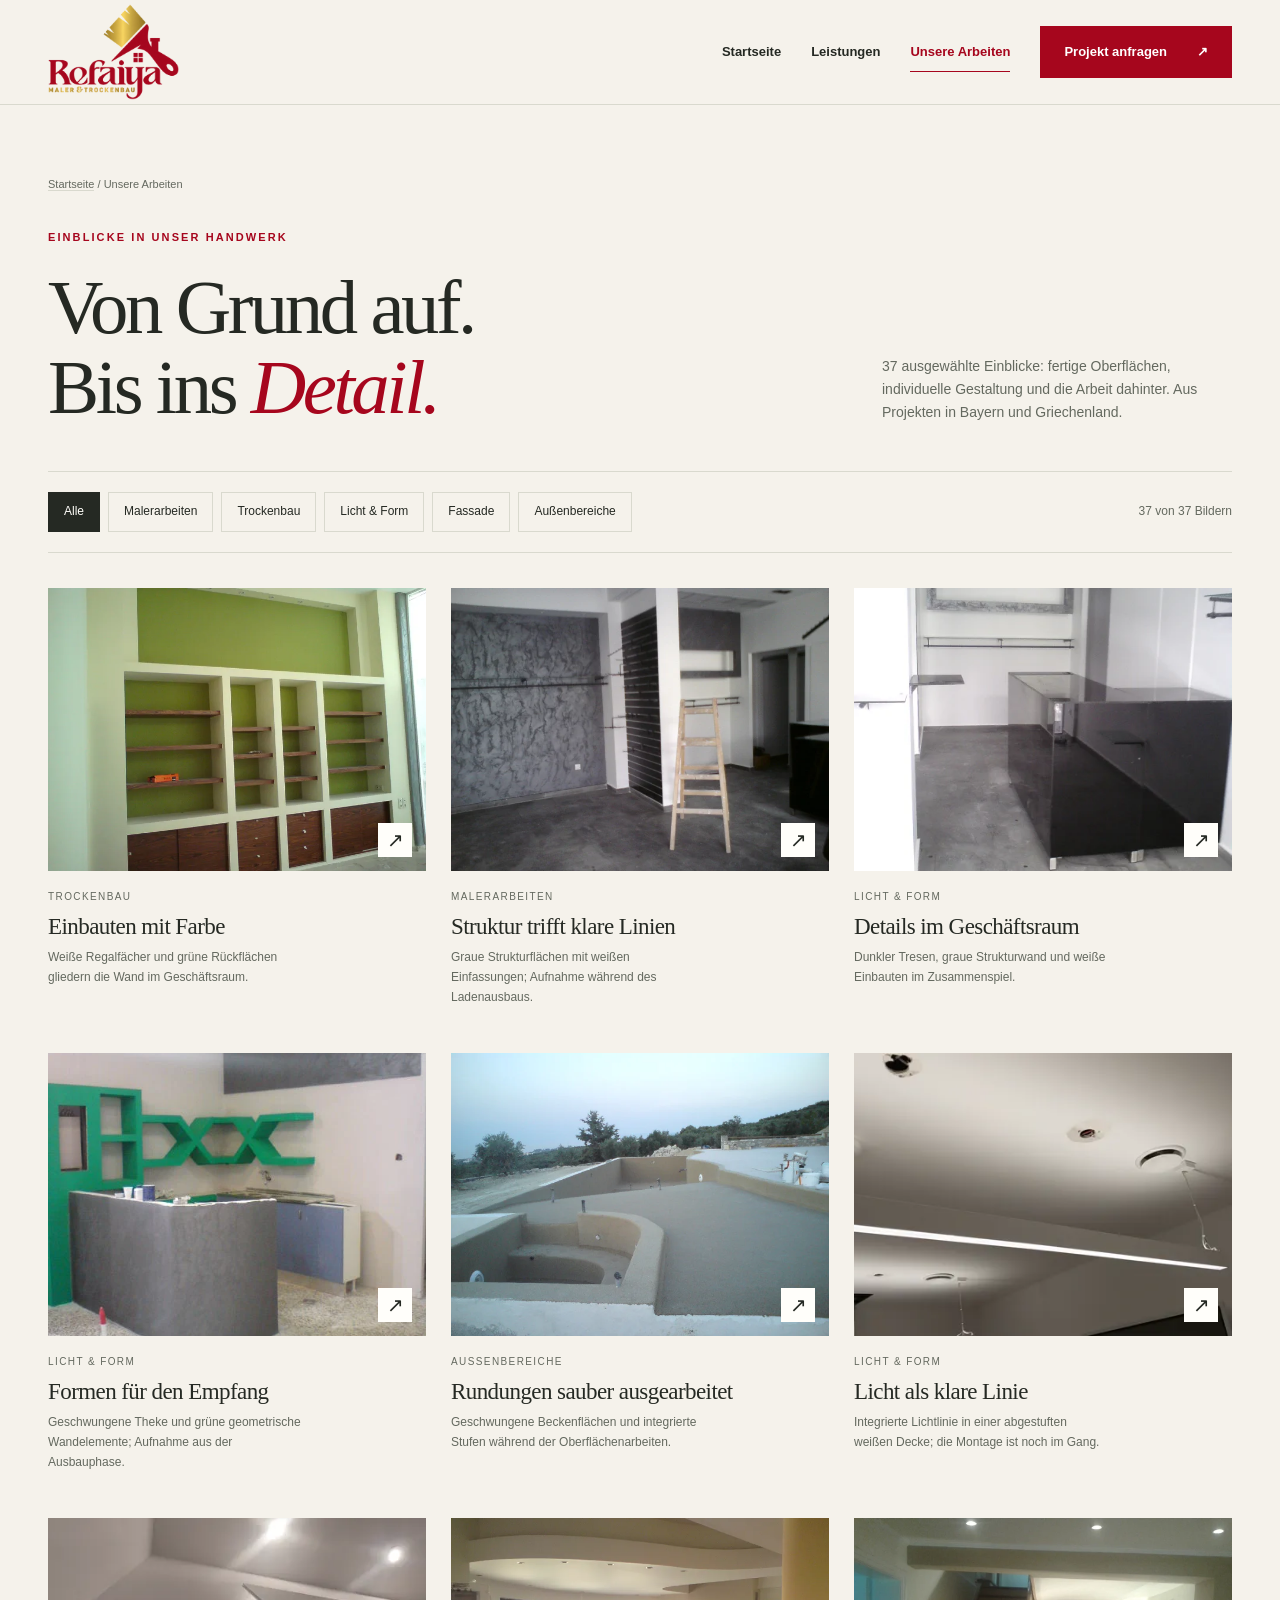
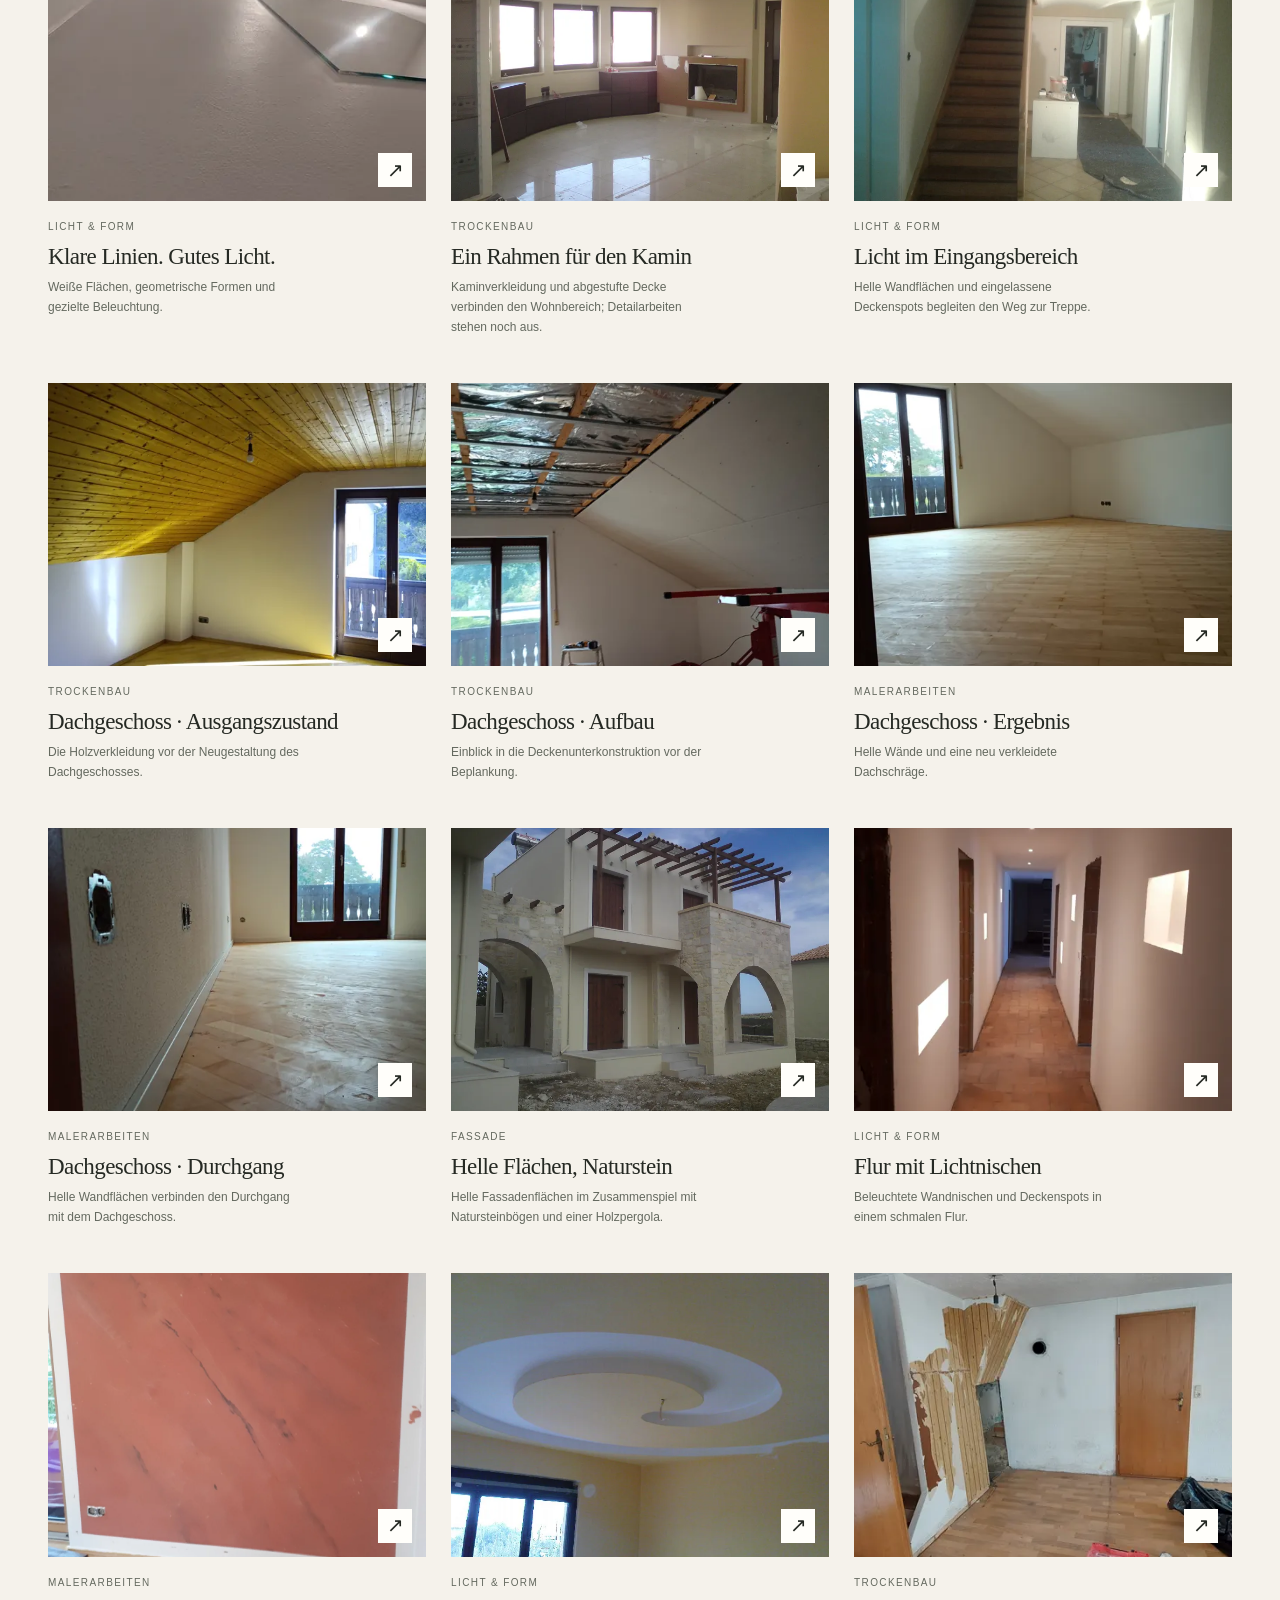
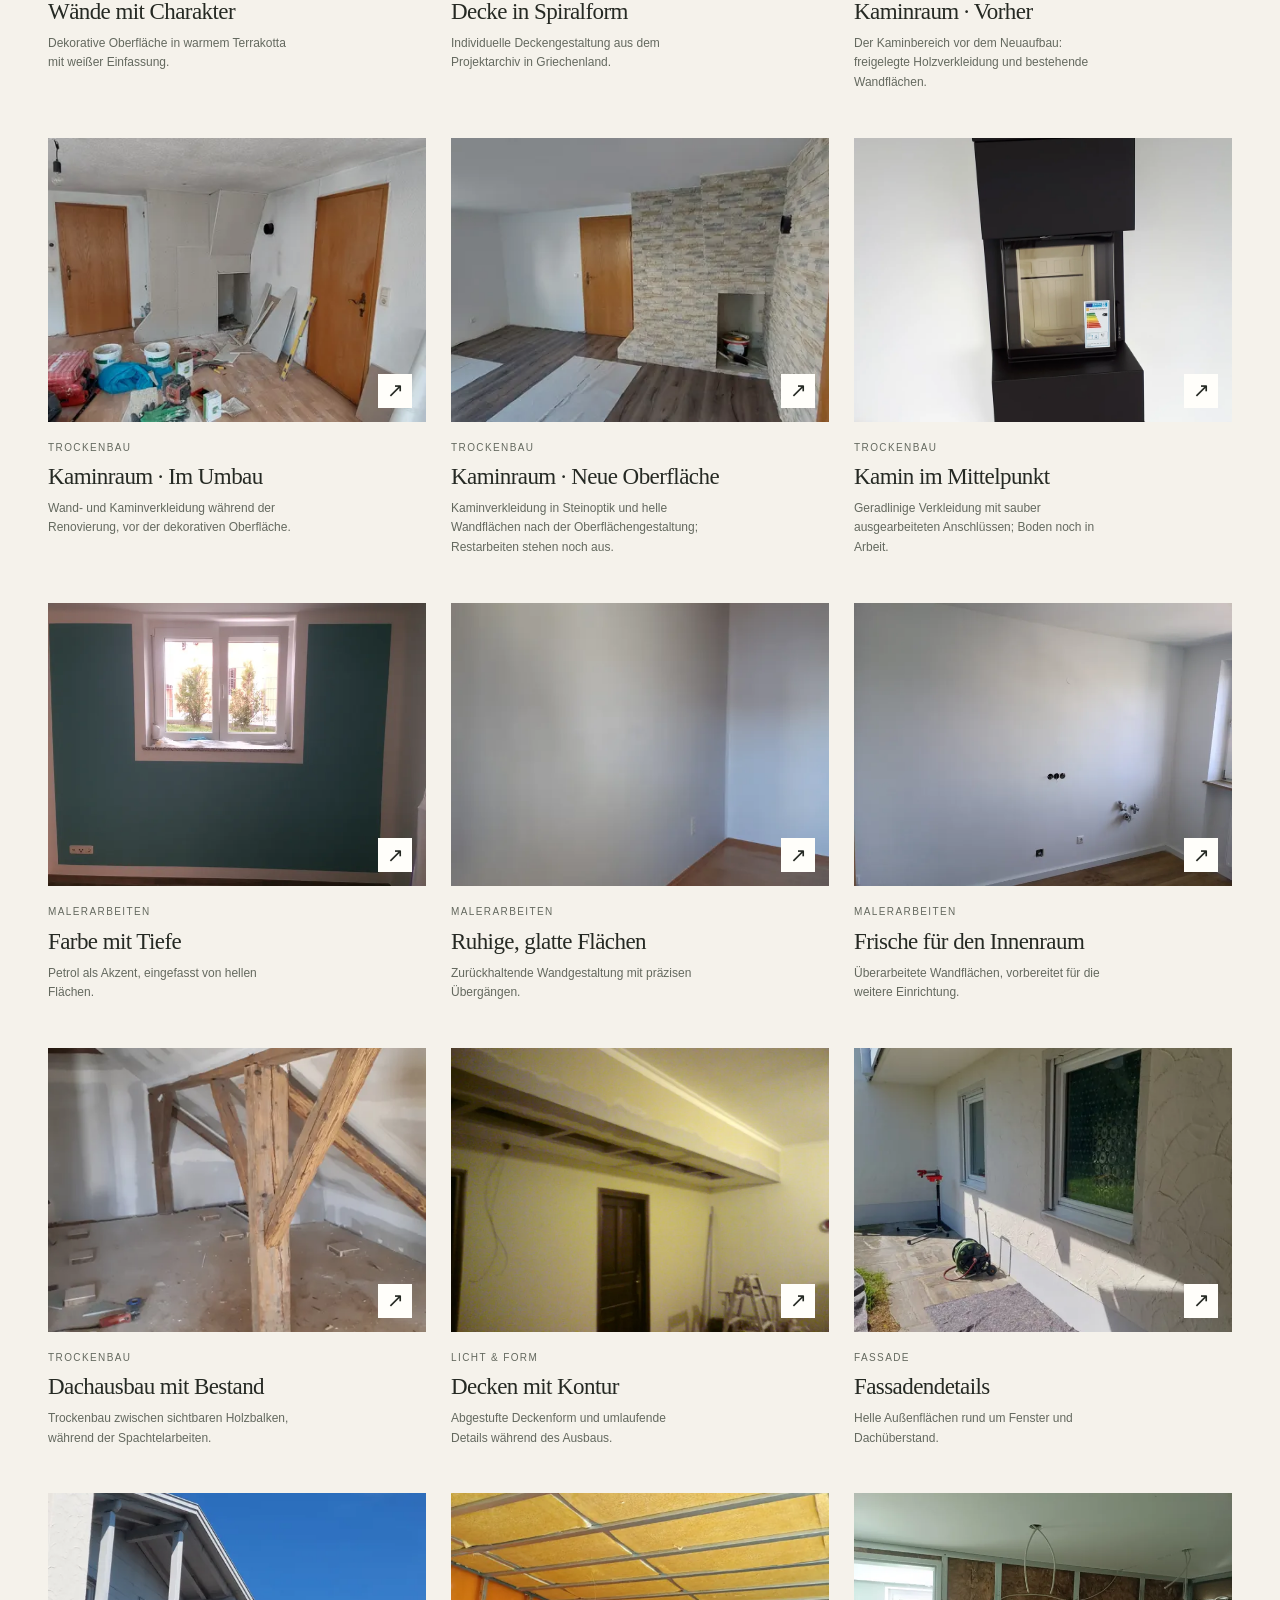
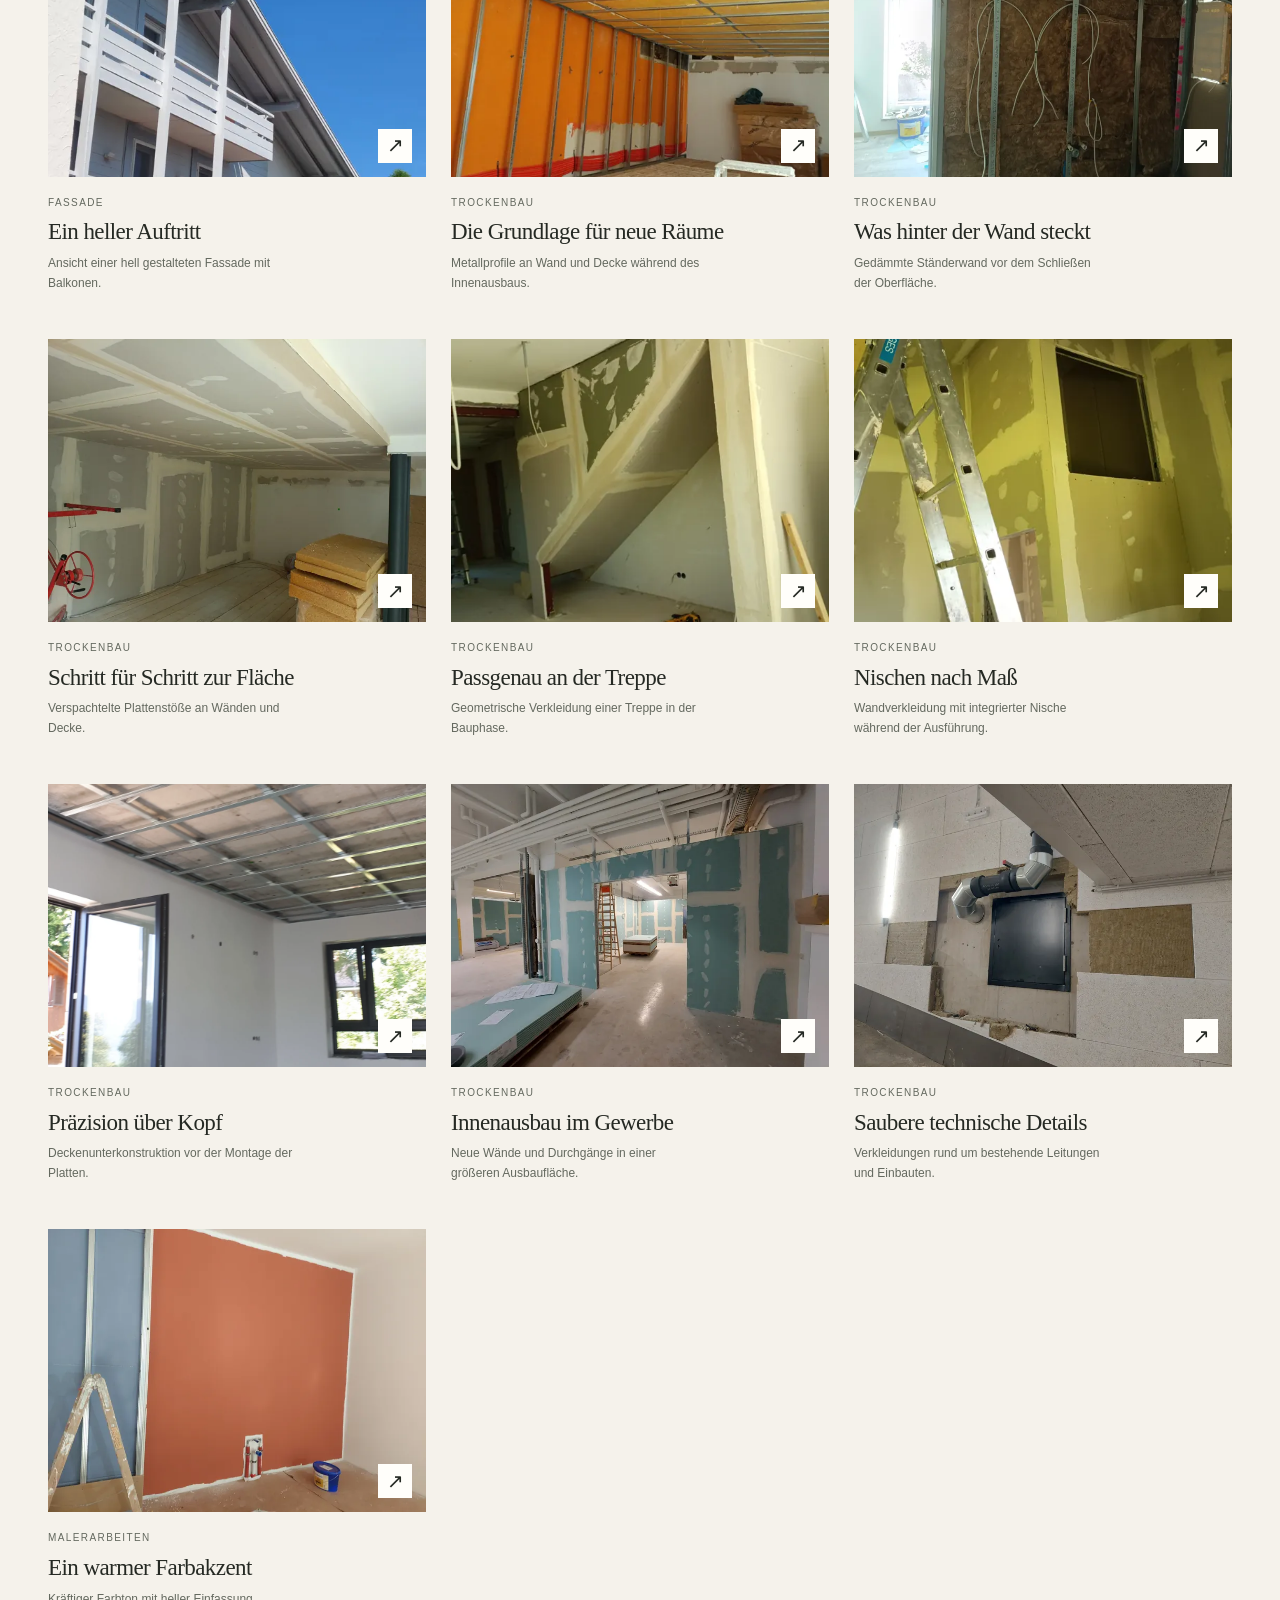
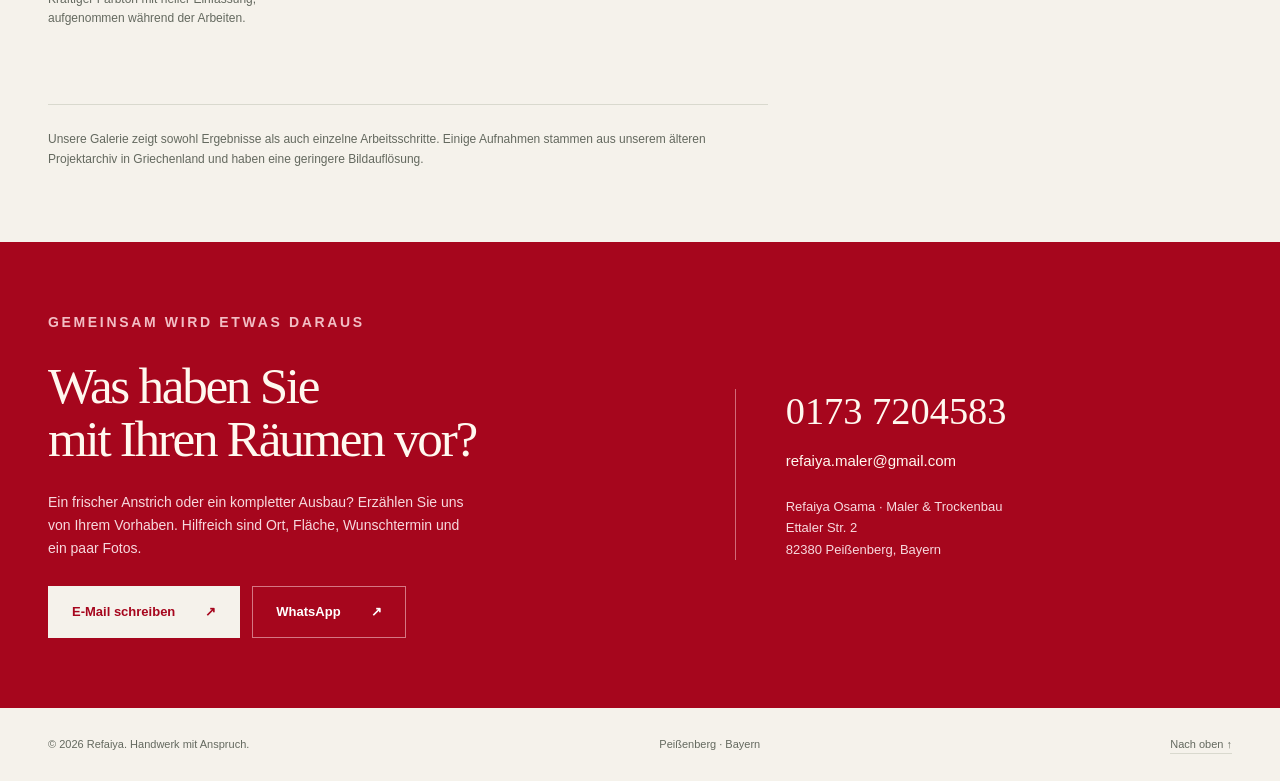
==== galerie.html @ c37935c1 "gitignore update" ====
<!doctype html>
<html lang="de">
  <head>
    <meta charset="utf-8">
    <meta name="viewport" content="width=device-width, initial-scale=1">
    <meta name="theme-color" content="#a6061d">
    <title>Projektgalerie | Refaiya Maler & Trockenbau</title>
    <meta name="description" content="37 Einblicke in Malerarbeiten, dekorative Wände, Trockenbau, Lichtgestaltung und Fassaden. Entdecken Sie die Arbeiten von Refaiya.">
    <link rel="canonical" href="https://refaiyamaler.de/galerie.html">
    <link rel="icon" href="assets/refaiya-favicon.ico" sizes="any">
    <meta property="og:title" content="Projektgalerie | Refaiya Maler & Trockenbau">
    <meta property="og:description" content="37 Einblicke in Malerarbeiten, dekorative Wände, Trockenbau, Lichtgestaltung und Fassaden. Entdecken Sie die Arbeiten von Refaiya.">
    <meta property="og:type" content="website">
    <meta property="og:locale" content="de_DE">
    <meta property="og:url" content="https://refaiyamaler.de/galerie.html">
    <meta property="og:image" content="https://refaiyamaler.de/assets/projects/lichtnischen-flur-large.webp">
    <link rel="stylesheet" href="assets/site.css?v=8">
    <script src="assets/site.js?v=4" defer>
    </script>
  </head>
  <body id="top">
    <a class="skip" href="#main">Zum Inhalt springen</a>
    <header class="site-header">
      <div class="wrap header-inner">
        <a class="brand" href="index.html" aria-label="Refaiya – Startseite">
          <img class="brand-logo" src="assets/download.png" width="1464" height="1075" alt="Refaiya – Maler & Trockenbau">
        </a>
        <button class="menu-toggle" type="button" aria-controls="navigation" aria-expanded="false">Menü +</button>
        <nav class="nav" id="navigation" aria-label="Hauptnavigation">
          <a class="home-nav" href="index.html" >Startseite</a>
          <a href="index.html#leistungen">Leistungen</a>
          <a href="galerie.html" aria-current="page">Unsere Arbeiten</a>
          <a class="button" href="index.html#kontakt">Projekt anfragen <span aria-hidden="true">↗</span>
          </a>
        </nav>
      </div>
    </header>
    <main id="main">
      <div class="wrap">
        <section class="gallery-intro" aria-labelledby="gallery-heading">
          <p class="breadcrumb">
            <a href="index.html">Startseite</a> <span aria-hidden="true">/</span> Unsere Arbeiten</p>
          <p class="eyebrow">Einblicke in unser Handwerk</p>
          <div class="gallery-title">
            <h1 id="gallery-heading">Von Grund auf.<br>Bis ins <em>Detail.</em>
            </h1>
            <p>37 ausgewählte Einblicke: fertige Oberflächen, individuelle Gestaltung und die Arbeit dahinter. Aus Projekten in Bayern und Griechenland.</p>
          </div>
        </section>
        <div class="gallery-toolbar">
          <div class="filters" role="group" aria-label="Bilder nach Leistung filtern" hidden>
            <button type="button" data-filter="Alle" aria-pressed="true" aria-controls="gallery-grid">Alle</button>
            <button type="button" data-filter="Malerarbeiten" aria-pressed="false" aria-controls="gallery-grid">Malerarbeiten</button>
            <button type="button" data-filter="Trockenbau" aria-pressed="false" aria-controls="gallery-grid">Trockenbau</button>
            <button type="button" data-filter="Licht &amp; Form" aria-pressed="false" aria-controls="gallery-grid">Licht &amp; Form</button>
            <button type="button" data-filter="Fassade" aria-pressed="false" aria-controls="gallery-grid">Fassade</button>
            <button type="button" data-filter="Außenbereiche" aria-pressed="false" aria-controls="gallery-grid">Außenbereiche</button>
          </div>
          <span class="gallery-count" role="status" aria-live="polite">37 von 37 Bildern</span>
        </div>
        <p class="no-js-note">Wählen Sie ein Foto aus, um es in voller Größe zu öffnen.</p>
        <div class="gallery-grid" id="gallery-grid">
            <figure class="project" data-category="Trockenbau">
              <a class="image-link" href="assets/projects/regalwand-gruen-large.webp" data-lightbox data-title="Einbauten mit Farbe" data-description="Weiße Regalfächer und grüne Rückflächen gliedern die Wand im Geschäftsraum." aria-label="Einbauten mit Farbe – Bild vergrößern">
                <img src="assets/projects/regalwand-gruen-small.webp" srcset="assets/projects/regalwand-gruen-small.webp 720w, assets/projects/regalwand-gruen-large.webp 1800w" sizes="(max-width: 760px) 100vw, (max-width: 980px) 50vw, 33vw" width="1800" height="1350" alt="Weiße eingebaute Regalwand mit grünen Rückflächen und dunklen Unterschränken" loading="lazy" decoding="async">
                <span class="zoom-mark" aria-hidden="true">↗</span>
              </a>
              <figcaption>
                <p class="category">Trockenbau</p>
                <h3>Einbauten mit Farbe</h3>
                <p class="description">Weiße Regalfächer und grüne Rückflächen gliedern die Wand im Geschäftsraum.</p>
              </figcaption>
            </figure>
            <figure class="project" data-category="Malerarbeiten">
              <a class="image-link" href="assets/projects/strukturwand-geschaeft-large.webp" data-lightbox data-title="Struktur trifft klare Linien" data-description="Graue Strukturflächen mit weißen Einfassungen; Aufnahme während des Ladenausbaus." aria-label="Struktur trifft klare Linien – Bild vergrößern">
                <img src="assets/projects/strukturwand-geschaeft-small.webp" srcset="assets/projects/strukturwand-geschaeft-large.webp 640w" sizes="(max-width: 760px) 100vw, (max-width: 980px) 50vw, 33vw" width="640" height="480" alt="Graue strukturierte Wandfelder zwischen weißen Stützen, davor eine Leiter" loading="lazy" decoding="async">
                <span class="zoom-mark" aria-hidden="true">↗</span>
              </a>
              <figcaption>
                <p class="category">Malerarbeiten</p>
                <h3>Struktur trifft klare Linien</h3>
                <p class="description">Graue Strukturflächen mit weißen Einfassungen; Aufnahme während des Ladenausbaus.</p>
              </figcaption>
            </figure>
            <figure class="project" data-category="Licht &amp; Form">
              <a class="image-link" href="assets/projects/ladenausbau-large.webp" data-lightbox data-title="Details im Geschäftsraum" data-description="Dunkler Tresen, graue Strukturwand und weiße Einbauten im Zusammenspiel." aria-label="Details im Geschäftsraum – Bild vergrößern">
                <img src="assets/projects/ladenausbau-small.webp" srcset="assets/projects/ladenausbau-large.webp 480w" sizes="(max-width: 760px) 100vw, (max-width: 980px) 50vw, 33vw" width="480" height="640" alt="Geschäftsraum mit schwarzem Tresen, grauer Strukturwand und weißen Einbauten" loading="lazy" decoding="async">
                <span class="zoom-mark" aria-hidden="true">↗</span>
              </a>
              <figcaption>
                <p class="category">Licht &amp; Form</p>
                <h3>Details im Geschäftsraum</h3>
                <p class="description">Dunkler Tresen, graue Strukturwand und weiße Einbauten im Zusammenspiel.</p>
              </figcaption>
            </figure>
            <figure class="project" data-category="Licht &amp; Form">
              <a class="image-link" href="assets/projects/theke-formgestaltung-large.webp" data-lightbox data-title="Formen für den Empfang" data-description="Geschwungene Theke und grüne geometrische Wandelemente; Aufnahme aus der Ausbauphase." aria-label="Formen für den Empfang – Bild vergrößern">
                <img src="assets/projects/theke-formgestaltung-small.webp" srcset="assets/projects/theke-formgestaltung-large.webp 480w" sizes="(max-width: 760px) 100vw, (max-width: 980px) 50vw, 33vw" width="480" height="640" alt="Graue runde Theke vor grünen geometrischen Wandregalen und einer Decke mit Spots" loading="lazy" decoding="async">
                <span class="zoom-mark" aria-hidden="true">↗</span>
              </a>
              <figcaption>
                <p class="category">Licht &amp; Form</p>
                <h3>Formen für den Empfang</h3>
                <p class="description">Geschwungene Theke und grüne geometrische Wandelemente; Aufnahme aus der Ausbauphase.</p>
              </figcaption>
            </figure>
            <figure class="project" data-category="Außenbereiche">
              <a class="image-link" href="assets/projects/pool-oberflaeche-large.webp" data-lightbox data-title="Rundungen sauber ausgearbeitet" data-description="Geschwungene Beckenflächen und integrierte Stufen während der Oberflächenarbeiten." aria-label="Rundungen sauber ausgearbeitet – Bild vergrößern">
                <img src="assets/projects/pool-oberflaeche-small.webp" srcset="assets/projects/pool-oberflaeche-large.webp 640w" sizes="(max-width: 760px) 100vw, (max-width: 980px) 50vw, 33vw" width="640" height="480" alt="Leeres geschwungenes Schwimmbecken mit hellen Oberflächen und gerundeten Stufen" loading="lazy" decoding="async">
                <span class="zoom-mark" aria-hidden="true">↗</span>
              </a>
              <figcaption>
                <p class="category">Außenbereiche</p>
                <h3>Rundungen sauber ausgearbeitet</h3>
                <p class="description">Geschwungene Beckenflächen und integrierte Stufen während der Oberflächenarbeiten.</p>
              </figcaption>
            </figure>
            <figure class="project" data-category="Licht &amp; Form">
              <a class="image-link" href="assets/projects/deckenlicht-linie-large.webp" data-lightbox data-title="Licht als klare Linie" data-description="Integrierte Lichtlinie in einer abgestuften weißen Decke; die Montage ist noch im Gang." aria-label="Licht als klare Linie – Bild vergrößern">
                <img src="assets/projects/deckenlicht-linie-small.webp" srcset="assets/projects/deckenlicht-linie-small.webp 720w, assets/projects/deckenlicht-linie-large.webp 1800w" sizes="(max-width: 760px) 100vw, (max-width: 980px) 50vw, 33vw" width="1800" height="811" alt="Weiße abgehängte Decke mit langer Lichtlinie und noch offenen Leuchtenanschlüssen" loading="lazy" decoding="async">
                <span class="zoom-mark" aria-hidden="true">↗</span>
              </a>
              <figcaption>
                <p class="category">Licht &amp; Form</p>
                <h3>Licht als klare Linie</h3>
                <p class="description">Integrierte Lichtlinie in einer abgestuften weißen Decke; die Montage ist noch im Gang.</p>
              </figcaption>
            </figure>
            <figure class="project" data-category="Licht &amp; Form">
              <a class="image-link" href="assets/projects/treppenhaus-licht-large.webp" data-lightbox data-title="Klare Linien. Gutes Licht." data-description="Weiße Flächen, geometrische Formen und gezielte Beleuchtung." aria-label="Klare Linien. Gutes Licht. – Bild vergrößern">
                <img src="assets/projects/treppenhaus-licht-small.webp" srcset="assets/projects/treppenhaus-licht-small.webp 720w, assets/projects/treppenhaus-licht-large.webp 1800w" sizes="(max-width: 760px) 100vw, (max-width: 980px) 50vw, 33vw" width="1800" height="810" alt="Weiß gestaltetes Treppenhaus mit Glasgeländer und eingelassenen Deckenspots" loading="lazy" decoding="async">
                <span class="zoom-mark" aria-hidden="true">↗</span>
              </a>
              <figcaption>
                <p class="category">Licht &amp; Form</p>
                <h3>Klare Linien. Gutes Licht.</h3>
                <p class="description">Weiße Flächen, geometrische Formen und gezielte Beleuchtung.</p>
              </figcaption>
            </figure>
            <figure class="project" data-category="Trockenbau">
              <a class="image-link" href="assets/projects/wohnraum-kamin-large.webp" data-lightbox data-title="Ein Rahmen für den Kamin" data-description="Kaminverkleidung und abgestufte Decke verbinden den Wohnbereich; Detailarbeiten stehen noch aus." aria-label="Ein Rahmen für den Kamin – Bild vergrößern">
                <img src="assets/projects/wohnraum-kamin-small.webp" srcset="assets/projects/wohnraum-kamin-small.webp 720w, assets/projects/wohnraum-kamin-large.webp 1800w" sizes="(max-width: 760px) 100vw, (max-width: 980px) 50vw, 33vw" width="1800" height="1350" alt="Heller Wohnraum mit Kaminverkleidung, dunklen Wandakzenten und abgestufter Decke" loading="lazy" decoding="async">
                <span class="zoom-mark" aria-hidden="true">↗</span>
              </a>
              <figcaption>
                <p class="category">Trockenbau</p>
                <h3>Ein Rahmen für den Kamin</h3>
                <p class="description">Kaminverkleidung und abgestufte Decke verbinden den Wohnbereich; Detailarbeiten stehen noch aus.</p>
              </figcaption>
            </figure>
            <figure class="project" data-category="Licht &amp; Form">
              <a class="image-link" href="assets/projects/flur-deckenspots-large.webp" data-lightbox data-title="Licht im Eingangsbereich" data-description="Helle Wandflächen und eingelassene Deckenspots begleiten den Weg zur Treppe." aria-label="Licht im Eingangsbereich – Bild vergrößern">
                <img src="assets/projects/flur-deckenspots-small.webp" srcset="assets/projects/flur-deckenspots-large.webp 640w" sizes="(max-width: 760px) 100vw, (max-width: 980px) 50vw, 33vw" width="640" height="480" alt="Heller Eingangsbereich mit Holztreppe, Deckenspots und türkisfarbenem Türrahmen" loading="lazy" decoding="async">
                <span class="zoom-mark" aria-hidden="true">↗</span>
              </a>
              <figcaption>
                <p class="category">Licht &amp; Form</p>
                <h3>Licht im Eingangsbereich</h3>
                <p class="description">Helle Wandflächen und eingelassene Deckenspots begleiten den Weg zur Treppe.</p>
              </figcaption>
            </figure>
            <figure class="project" data-category="Trockenbau">
              <a class="image-link" href="assets/projects/dachgeschoss-vorher-large.webp" data-lightbox data-title="Dachgeschoss · Ausgangszustand" data-description="Die Holzverkleidung vor der Neugestaltung des Dachgeschosses." aria-label="Dachgeschoss · Ausgangszustand – Bild vergrößern">
                <img src="assets/projects/dachgeschoss-vorher-small.webp" srcset="assets/projects/dachgeschoss-vorher-small.webp 540w, assets/projects/dachgeschoss-vorher-large.webp 1350w" sizes="(max-width: 760px) 100vw, (max-width: 980px) 50vw, 33vw" width="1350" height="1800" alt="Dachgeschoss mit dunkler Holzdecke und Balkontür vor der Renovierung" loading="lazy" decoding="async">
                <span class="zoom-mark" aria-hidden="true">↗</span>
              </a>
              <figcaption>
                <p class="category">Trockenbau</p>
                <h3>Dachgeschoss · Ausgangszustand</h3>
                <p class="description">Die Holzverkleidung vor der Neugestaltung des Dachgeschosses.</p>
              </figcaption>
            </figure>
            <figure class="project" data-category="Trockenbau">
              <a class="image-link" href="assets/projects/dachgeschoss-aufbau-large.webp" data-lightbox data-title="Dachgeschoss · Aufbau" data-description="Einblick in die Deckenunterkonstruktion vor der Beplankung." aria-label="Dachgeschoss · Aufbau – Bild vergrößern">
                <img src="assets/projects/dachgeschoss-aufbau-small.webp" srcset="assets/projects/dachgeschoss-aufbau-small.webp 540w, assets/projects/dachgeschoss-aufbau-large.webp 1350w" sizes="(max-width: 760px) 100vw, (max-width: 980px) 50vw, 33vw" width="1350" height="1800" alt="Geöffnete Dachschräge mit Dämmung, Unterkonstruktion und Plattenheber" loading="lazy" decoding="async">
                <span class="zoom-mark" aria-hidden="true">↗</span>
              </a>
              <figcaption>
                <p class="category">Trockenbau</p>
                <h3>Dachgeschoss · Aufbau</h3>
                <p class="description">Einblick in die Deckenunterkonstruktion vor der Beplankung.</p>
              </figcaption>
            </figure>
            <figure class="project" data-category="Malerarbeiten">
              <a class="image-link" href="assets/projects/dachgeschoss-renoviert-large.webp" data-lightbox data-title="Dachgeschoss · Ergebnis" data-description="Helle Wände und eine neu verkleidete Dachschräge." aria-label="Dachgeschoss · Ergebnis – Bild vergrößern">
                <img src="assets/projects/dachgeschoss-renoviert-small.webp" srcset="assets/projects/dachgeschoss-renoviert-small.webp 540w, assets/projects/dachgeschoss-renoviert-large.webp 1350w" sizes="(max-width: 760px) 100vw, (max-width: 980px) 50vw, 33vw" width="1350" height="1800" alt="Renovierter Dachgeschossraum mit weißen Wänden, Dachschräge und Parkett" loading="lazy" decoding="async">
                <span class="zoom-mark" aria-hidden="true">↗</span>
              </a>
              <figcaption>
                <p class="category">Malerarbeiten</p>
                <h3>Dachgeschoss · Ergebnis</h3>
                <p class="description">Helle Wände und eine neu verkleidete Dachschräge.</p>
              </figcaption>
            </figure>
            <figure class="project" data-category="Malerarbeiten">
              <a class="image-link" href="assets/projects/dachgeschoss-durchgang-large.webp" data-lightbox data-title="Dachgeschoss · Durchgang" data-description="Helle Wandflächen verbinden den Durchgang mit dem Dachgeschoss." aria-label="Dachgeschoss · Durchgang – Bild vergrößern">
                <img src="assets/projects/dachgeschoss-durchgang-small.webp" srcset="assets/projects/dachgeschoss-durchgang-small.webp 540w, assets/projects/dachgeschoss-durchgang-large.webp 1350w" sizes="(max-width: 760px) 100vw, (max-width: 980px) 50vw, 33vw" width="1350" height="1800" alt="Schmaler heller Durchgang mit Parkett und Blick zur Balkontür" loading="lazy" decoding="async">
                <span class="zoom-mark" aria-hidden="true">↗</span>
              </a>
              <figcaption>
                <p class="category">Malerarbeiten</p>
                <h3>Dachgeschoss · Durchgang</h3>
                <p class="description">Helle Wandflächen verbinden den Durchgang mit dem Dachgeschoss.</p>
              </figcaption>
            </figure>
            <figure class="project" data-category="Fassade">
              <a class="image-link" href="assets/projects/fassade-mediterran-large.webp" data-lightbox data-title="Helle Flächen, Naturstein" data-description="Helle Fassadenflächen im Zusammenspiel mit Natursteinbögen und einer Holzpergola." aria-label="Helle Flächen, Naturstein – Bild vergrößern">
                <img src="assets/projects/fassade-mediterran-small.webp" srcset="assets/projects/fassade-mediterran-small.webp 720w, assets/projects/fassade-mediterran-large.webp 1800w" sizes="(max-width: 760px) 100vw, (max-width: 980px) 50vw, 33vw" width="1800" height="1350" alt="Mediterranes Haus mit heller Fassade, Natursteinbögen und hölzerner Pergola" loading="lazy" decoding="async">
                <span class="zoom-mark" aria-hidden="true">↗</span>
              </a>
              <figcaption>
                <p class="category">Fassade</p>
                <h3>Helle Flächen, Naturstein</h3>
                <p class="description">Helle Fassadenflächen im Zusammenspiel mit Natursteinbögen und einer Holzpergola.</p>
              </figcaption>
            </figure>
            <figure class="project" data-category="Licht &amp; Form">
              <a class="image-link" href="assets/projects/lichtnischen-flur-large.webp" data-lightbox data-title="Flur mit Lichtnischen" data-description="Beleuchtete Wandnischen und Deckenspots in einem schmalen Flur." aria-label="Flur mit Lichtnischen – Bild vergrößern">
                <img src="assets/projects/lichtnischen-flur-small.webp" srcset="assets/projects/lichtnischen-flur-small.webp 540w, assets/projects/lichtnischen-flur-large.webp 1350w" sizes="(max-width: 760px) 100vw, (max-width: 980px) 50vw, 33vw" width="1350" height="1800" alt="Flur mit weißen Wänden, rechteckigen Lichtnischen und warmem Fliesenboden" loading="lazy" decoding="async">
                <span class="zoom-mark" aria-hidden="true">↗</span>
              </a>
              <figcaption>
                <p class="category">Licht &amp; Form</p>
                <h3>Flur mit Lichtnischen</h3>
                <p class="description">Beleuchtete Wandnischen und Deckenspots in einem schmalen Flur.</p>
              </figcaption>
            </figure>
            <figure class="project" data-category="Malerarbeiten">
              <a class="image-link" href="assets/projects/dekorative-spachteltechnik-large.webp" data-lightbox data-title="Wände mit Charakter" data-description="Dekorative Oberfläche in warmem Terrakotta mit weißer Einfassung." aria-label="Wände mit Charakter – Bild vergrößern">
                <img src="assets/projects/dekorative-spachteltechnik-small.webp" srcset="assets/projects/dekorative-spachteltechnik-small.webp 405w, assets/projects/dekorative-spachteltechnik-large.webp 1012w" sizes="(max-width: 760px) 100vw, (max-width: 980px) 50vw, 33vw" width="1012" height="1800" alt="Terrakottafarbene Wand mit lebendiger Spachtelstruktur und weißem Rand" loading="lazy" decoding="async">
                <span class="zoom-mark" aria-hidden="true">↗</span>
              </a>
              <figcaption>
                <p class="category">Malerarbeiten</p>
                <h3>Wände mit Charakter</h3>
                <p class="description">Dekorative Oberfläche in warmem Terrakotta mit weißer Einfassung.</p>
              </figcaption>
            </figure>
            <figure class="project" data-category="Licht &amp; Form">
              <a class="image-link" href="assets/projects/spiraldecke-large.webp" data-lightbox data-title="Decke in Spiralform" data-description="Individuelle Deckengestaltung aus dem Projektarchiv in Griechenland." aria-label="Decke in Spiralform – Bild vergrößern">
                <img src="assets/projects/spiraldecke-small.webp" srcset="assets/projects/spiraldecke-large.webp 640w" sizes="(max-width: 760px) 100vw, (max-width: 980px) 50vw, 33vw" width="640" height="480" alt="Spiralförmig gestaltete weiße Decke vor gelben Wänden" loading="lazy" decoding="async">
                <span class="zoom-mark" aria-hidden="true">↗</span>
              </a>
              <figcaption>
                <p class="category">Licht &amp; Form</p>
                <h3>Decke in Spiralform</h3>
                <p class="description">Individuelle Deckengestaltung aus dem Projektarchiv in Griechenland.</p>
              </figcaption>
            </figure>
            <figure class="project" data-category="Trockenbau">
              <a class="image-link" href="assets/projects/kaminraum-vorher-large.webp" data-lightbox data-title="Kaminraum · Vorher" data-description="Der Kaminbereich vor dem Neuaufbau: freigelegte Holzverkleidung und bestehende Wandflächen." aria-label="Kaminraum · Vorher – Bild vergrößern">
                <img src="assets/projects/kaminraum-vorher-small.webp" srcset="assets/projects/kaminraum-vorher-small.webp 720w, assets/projects/kaminraum-vorher-large.webp 1800w" sizes="(max-width: 760px) 100vw, (max-width: 980px) 50vw, 33vw" width="1800" height="810" alt="Kaminbereich vor der Renovierung mit teilweise freigelegter Holzverkleidung zwischen zwei Holztüren" loading="lazy" decoding="async">
                <span class="zoom-mark" aria-hidden="true">↗</span>
              </a>
              <figcaption>
                <p class="category">Trockenbau</p>
                <h3>Kaminraum · Vorher</h3>
                <p class="description">Der Kaminbereich vor dem Neuaufbau: freigelegte Holzverkleidung und bestehende Wandflächen.</p>
              </figcaption>
            </figure>
            <figure class="project" data-category="Trockenbau">
              <a class="image-link" href="assets/projects/kaminraum-umbau-large.webp" data-lightbox data-title="Kaminraum · Im Umbau" data-description="Wand- und Kaminverkleidung während der Renovierung, vor der dekorativen Oberfläche." aria-label="Kaminraum · Im Umbau – Bild vergrößern">
                <img src="assets/projects/kaminraum-umbau-small.webp" srcset="assets/projects/kaminraum-umbau-small.webp 720w, assets/projects/kaminraum-umbau-large.webp 1800w" sizes="(max-width: 760px) 100vw, (max-width: 980px) 50vw, 33vw" width="1800" height="810" alt="Wohnraum während der Renovierung mit weißer Kaminverkleidung, Werkzeug und abgedecktem Boden" loading="lazy" decoding="async">
                <span class="zoom-mark" aria-hidden="true">↗</span>
              </a>
              <figcaption>
                <p class="category">Trockenbau</p>
                <h3>Kaminraum · Im Umbau</h3>
                <p class="description">Wand- und Kaminverkleidung während der Renovierung, vor der dekorativen Oberfläche.</p>
              </figcaption>
            </figure>
            <figure class="project" data-category="Trockenbau">
              <a class="image-link" href="assets/projects/kaminraum-steinoptik-large.webp" data-lightbox data-title="Kaminraum · Neue Oberfläche" data-description="Kaminverkleidung in Steinoptik und helle Wandflächen nach der Oberflächengestaltung; Restarbeiten stehen noch aus." aria-label="Kaminraum · Neue Oberfläche – Bild vergrößern">
                <img src="assets/projects/kaminraum-steinoptik-small.webp" srcset="assets/projects/kaminraum-steinoptik-small.webp 720w, assets/projects/kaminraum-steinoptik-large.webp 1800w" sizes="(max-width: 760px) 100vw, (max-width: 980px) 50vw, 33vw" width="1800" height="810" alt="Renovierter Wohnraum mit heller Steinoptik an der Kaminverkleidung und angrenzender Wand" loading="lazy" decoding="async">
                <span class="zoom-mark" aria-hidden="true">↗</span>
              </a>
              <figcaption>
                <p class="category">Trockenbau</p>
                <h3>Kaminraum · Neue Oberfläche</h3>
                <p class="description">Kaminverkleidung in Steinoptik und helle Wandflächen nach der Oberflächengestaltung; Restarbeiten stehen noch aus.</p>
              </figcaption>
            </figure>
            <figure class="project" data-category="Trockenbau">
              <a class="image-link" href="assets/projects/kaminverkleidung-large.webp" data-lightbox data-title="Kamin im Mittelpunkt" data-description="Geradlinige Verkleidung mit sauber ausgearbeiteten Anschlüssen; Boden noch in Arbeit." aria-label="Kamin im Mittelpunkt – Bild vergrößern">
                <img src="assets/projects/kaminverkleidung-small.webp" srcset="assets/projects/kaminverkleidung-small.webp 405w, assets/projects/kaminverkleidung-large.webp 1012w" sizes="(max-width: 760px) 100vw, (max-width: 980px) 50vw, 33vw" width="1012" height="1800" alt="Schwarzer Kamineinsatz in einer weißen raumhohen Verkleidung" loading="lazy" decoding="async">
                <span class="zoom-mark" aria-hidden="true">↗</span>
              </a>
              <figcaption>
                <p class="category">Trockenbau</p>
                <h3>Kamin im Mittelpunkt</h3>
                <p class="description">Geradlinige Verkleidung mit sauber ausgearbeiteten Anschlüssen; Boden noch in Arbeit.</p>
              </figcaption>
            </figure>
            <figure class="project" data-category="Malerarbeiten">
              <a class="image-link" href="assets/projects/petrol-akzentwand-large.webp" data-lightbox data-title="Farbe mit Tiefe" data-description="Petrol als Akzent, eingefasst von hellen Flächen." aria-label="Farbe mit Tiefe – Bild vergrößern">
                <img src="assets/projects/petrol-akzentwand-small.webp" srcset="assets/projects/petrol-akzentwand-small.webp 720w, assets/projects/petrol-akzentwand-large.webp 1800w" sizes="(max-width: 760px) 100vw, (max-width: 980px) 50vw, 33vw" width="1800" height="1335" alt="Petrolfarbene Wand mit weiß eingefasstem Fenster" loading="lazy" decoding="async">
                <span class="zoom-mark" aria-hidden="true">↗</span>
              </a>
              <figcaption>
                <p class="category">Malerarbeiten</p>
                <h3>Farbe mit Tiefe</h3>
                <p class="description">Petrol als Akzent, eingefasst von hellen Flächen.</p>
              </figcaption>
            </figure>
            <figure class="project" data-category="Malerarbeiten">
              <a class="image-link" href="assets/projects/glatte-wandflaechen-large.webp" data-lightbox data-title="Ruhige, glatte Flächen" data-description="Zurückhaltende Wandgestaltung mit präzisen Übergängen." aria-label="Ruhige, glatte Flächen – Bild vergrößern">
                <img src="assets/projects/glatte-wandflaechen-small.webp" srcset="assets/projects/glatte-wandflaechen-small.webp 540w, assets/projects/glatte-wandflaechen-large.webp 1350w" sizes="(max-width: 760px) 100vw, (max-width: 980px) 50vw, 33vw" width="1350" height="1800" alt="Glatte helle Wände in einer Raumecke über einem Holzboden" loading="lazy" decoding="async">
                <span class="zoom-mark" aria-hidden="true">↗</span>
              </a>
              <figcaption>
                <p class="category">Malerarbeiten</p>
                <h3>Ruhige, glatte Flächen</h3>
                <p class="description">Zurückhaltende Wandgestaltung mit präzisen Übergängen.</p>
              </figcaption>
            </figure>
            <figure class="project" data-category="Malerarbeiten">
              <a class="image-link" href="assets/projects/wand-renovierung-large.webp" data-lightbox data-title="Frische für den Innenraum" data-description="Überarbeitete Wandflächen, vorbereitet für die weitere Einrichtung." aria-label="Frische für den Innenraum – Bild vergrößern">
                <img src="assets/projects/wand-renovierung-small.webp" srcset="assets/projects/wand-renovierung-small.webp 720w, assets/projects/wand-renovierung-large.webp 1800w" sizes="(max-width: 760px) 100vw, (max-width: 980px) 50vw, 33vw" width="1800" height="1350" alt="Weiß gestrichene Wand mit vorbereiteten Steckdosenöffnungen" loading="lazy" decoding="async">
                <span class="zoom-mark" aria-hidden="true">↗</span>
              </a>
              <figcaption>
                <p class="category">Malerarbeiten</p>
                <h3>Frische für den Innenraum</h3>
                <p class="description">Überarbeitete Wandflächen, vorbereitet für die weitere Einrichtung.</p>
              </figcaption>
            </figure>
            <figure class="project" data-category="Trockenbau">
              <a class="image-link" href="assets/projects/dachausbau-holzbalken-large.webp" data-lightbox data-title="Dachausbau mit Bestand" data-description="Trockenbau zwischen sichtbaren Holzbalken, während der Spachtelarbeiten." aria-label="Dachausbau mit Bestand – Bild vergrößern">
                <img src="assets/projects/dachausbau-holzbalken-small.webp" srcset="assets/projects/dachausbau-holzbalken-small.webp 540w, assets/projects/dachausbau-holzbalken-large.webp 1350w" sizes="(max-width: 760px) 100vw, (max-width: 980px) 50vw, 33vw" width="1350" height="1800" alt="Sichtbare Holzstützen unter einer teilweise verspachtelten Dachschräge" loading="lazy" decoding="async">
                <span class="zoom-mark" aria-hidden="true">↗</span>
              </a>
              <figcaption>
                <p class="category">Trockenbau</p>
                <h3>Dachausbau mit Bestand</h3>
                <p class="description">Trockenbau zwischen sichtbaren Holzbalken, während der Spachtelarbeiten.</p>
              </figcaption>
            </figure>
            <figure class="project" data-category="Licht &amp; Form">
              <a class="image-link" href="assets/projects/deckenfries-large.webp" data-lightbox data-title="Decken mit Kontur" data-description="Abgestufte Deckenform und umlaufende Details während des Ausbaus." aria-label="Decken mit Kontur – Bild vergrößern">
                <img src="assets/projects/deckenfries-small.webp" srcset="assets/projects/deckenfries-small.webp 720w, assets/projects/deckenfries-large.webp 1800w" sizes="(max-width: 760px) 100vw, (max-width: 980px) 50vw, 33vw" width="1800" height="1350" alt="Gestalteter Deckenfries über einem Raum mit Leiter" loading="lazy" decoding="async">
                <span class="zoom-mark" aria-hidden="true">↗</span>
              </a>
              <figcaption>
                <p class="category">Licht &amp; Form</p>
                <h3>Decken mit Kontur</h3>
                <p class="description">Abgestufte Deckenform und umlaufende Details während des Ausbaus.</p>
              </figcaption>
            </figure>
            <figure class="project" data-category="Fassade">
              <a class="image-link" href="assets/projects/fassade-fenster-large.webp" data-lightbox data-title="Fassadendetails" data-description="Helle Außenflächen rund um Fenster und Dachüberstand." aria-label="Fassadendetails – Bild vergrößern">
                <img src="assets/projects/fassade-fenster-small.webp" srcset="assets/projects/fassade-fenster-small.webp 540w, assets/projects/fassade-fenster-large.webp 1350w" sizes="(max-width: 760px) 100vw, (max-width: 980px) 50vw, 33vw" width="1350" height="1800" alt="Helle verputzte Fassade mit weißen Fenstern und geschütztem Boden" loading="lazy" decoding="async">
                <span class="zoom-mark" aria-hidden="true">↗</span>
              </a>
              <figcaption>
                <p class="category">Fassade</p>
                <h3>Fassadendetails</h3>
                <p class="description">Helle Außenflächen rund um Fenster und Dachüberstand.</p>
              </figcaption>
            </figure>
            <figure class="project" data-category="Fassade">
              <a class="image-link" href="assets/projects/fassade-balkon-large.webp" data-lightbox data-title="Ein heller Auftritt" data-description="Ansicht einer hell gestalteten Fassade mit Balkonen." aria-label="Ein heller Auftritt – Bild vergrößern">
                <img src="assets/projects/fassade-balkon-small.webp" srcset="assets/projects/fassade-balkon-small.webp 540w, assets/projects/fassade-balkon-large.webp 1350w" sizes="(max-width: 760px) 100vw, (max-width: 980px) 50vw, 33vw" width="1350" height="1800" alt="Weiße Hausfassade mit Holzbalkonen vor blauem Himmel" loading="lazy" decoding="async">
                <span class="zoom-mark" aria-hidden="true">↗</span>
              </a>
              <figcaption>
                <p class="category">Fassade</p>
                <h3>Ein heller Auftritt</h3>
                <p class="description">Ansicht einer hell gestalteten Fassade mit Balkonen.</p>
              </figcaption>
            </figure>
            <figure class="project" data-category="Trockenbau">
              <a class="image-link" href="assets/projects/unterkonstruktion-large.webp" data-lightbox data-title="Die Grundlage für neue Räume" data-description="Metallprofile an Wand und Decke während des Innenausbaus." aria-label="Die Grundlage für neue Räume – Bild vergrößern">
                <img src="assets/projects/unterkonstruktion-small.webp" srcset="assets/projects/unterkonstruktion-small.webp 540w, assets/projects/unterkonstruktion-large.webp 1350w" sizes="(max-width: 760px) 100vw, (max-width: 980px) 50vw, 33vw" width="1350" height="1800" alt="Metallunterkonstruktion vor orangefarbenen Wänden und an der Decke" loading="lazy" decoding="async">
                <span class="zoom-mark" aria-hidden="true">↗</span>
              </a>
              <figcaption>
                <p class="category">Trockenbau</p>
                <h3>Die Grundlage für neue Räume</h3>
                <p class="description">Metallprofile an Wand und Decke während des Innenausbaus.</p>
              </figcaption>
            </figure>
            <figure class="project" data-category="Trockenbau">
              <a class="image-link" href="assets/projects/wand-daemmung-large.webp" data-lightbox data-title="Was hinter der Wand steckt" data-description="Gedämmte Ständerwand vor dem Schließen der Oberfläche." aria-label="Was hinter der Wand steckt – Bild vergrößern">
                <img src="assets/projects/wand-daemmung-small.webp" srcset="assets/projects/wand-daemmung-small.webp 720w, assets/projects/wand-daemmung-large.webp 1800w" sizes="(max-width: 760px) 100vw, (max-width: 980px) 50vw, 33vw" width="1800" height="1350" alt="Offene Metallständerwand mit brauner Dämmung und vorbereiteten Leitungen" loading="lazy" decoding="async">
                <span class="zoom-mark" aria-hidden="true">↗</span>
              </a>
              <figcaption>
                <p class="category">Trockenbau</p>
                <h3>Was hinter der Wand steckt</h3>
                <p class="description">Gedämmte Ständerwand vor dem Schließen der Oberfläche.</p>
              </figcaption>
            </figure>
            <figure class="project" data-category="Trockenbau">
              <a class="image-link" href="assets/projects/spachtelarbeiten-large.webp" data-lightbox data-title="Schritt für Schritt zur Fläche" data-description="Verspachtelte Plattenstöße an Wänden und Decke." aria-label="Schritt für Schritt zur Fläche – Bild vergrößern">
                <img src="assets/projects/spachtelarbeiten-small.webp" srcset="assets/projects/spachtelarbeiten-small.webp 720w, assets/projects/spachtelarbeiten-large.webp 1800w" sizes="(max-width: 760px) 100vw, (max-width: 980px) 50vw, 33vw" width="1800" height="1350" alt="Trockenbauraum mit verspachtelten Fugen an Decke und Wänden" loading="lazy" decoding="async">
                <span class="zoom-mark" aria-hidden="true">↗</span>
              </a>
              <figcaption>
                <p class="category">Trockenbau</p>
                <h3>Schritt für Schritt zur Fläche</h3>
                <p class="description">Verspachtelte Plattenstöße an Wänden und Decke.</p>
              </figcaption>
            </figure>
            <figure class="project" data-category="Trockenbau">
              <a class="image-link" href="assets/projects/treppenverkleidung-large.webp" data-lightbox data-title="Passgenau an der Treppe" data-description="Geometrische Verkleidung einer Treppe in der Bauphase." aria-label="Passgenau an der Treppe – Bild vergrößern">
                <img src="assets/projects/treppenverkleidung-small.webp" srcset="assets/projects/treppenverkleidung-small.webp 540w, assets/projects/treppenverkleidung-large.webp 1350w" sizes="(max-width: 760px) 100vw, (max-width: 980px) 50vw, 33vw" width="1350" height="1800" alt="Verspachtelte weiße Trockenbauverkleidung unter einer Treppe" loading="lazy" decoding="async">
                <span class="zoom-mark" aria-hidden="true">↗</span>
              </a>
              <figcaption>
                <p class="category">Trockenbau</p>
                <h3>Passgenau an der Treppe</h3>
                <p class="description">Geometrische Verkleidung einer Treppe in der Bauphase.</p>
              </figcaption>
            </figure>
            <figure class="project" data-category="Trockenbau">
              <a class="image-link" href="assets/projects/wandnische-large.webp" data-lightbox data-title="Nischen nach Maß" data-description="Wandverkleidung mit integrierter Nische während der Ausführung." aria-label="Nischen nach Maß – Bild vergrößern">
                <img src="assets/projects/wandnische-small.webp" srcset="assets/projects/wandnische-small.webp 540w, assets/projects/wandnische-large.webp 1350w" sizes="(max-width: 760px) 100vw, (max-width: 980px) 50vw, 33vw" width="1350" height="1800" alt="Trockenbauwand mit rechteckiger Nische und verspachtelten Fugen" loading="lazy" decoding="async">
                <span class="zoom-mark" aria-hidden="true">↗</span>
              </a>
              <figcaption>
                <p class="category">Trockenbau</p>
                <h3>Nischen nach Maß</h3>
                <p class="description">Wandverkleidung mit integrierter Nische während der Ausführung.</p>
              </figcaption>
            </figure>
            <figure class="project" data-category="Trockenbau">
              <a class="image-link" href="assets/projects/deckenprofile-large.webp" data-lightbox data-title="Präzision über Kopf" data-description="Deckenunterkonstruktion vor der Montage der Platten." aria-label="Präzision über Kopf – Bild vergrößern">
                <img src="assets/projects/deckenprofile-small.webp" srcset="assets/projects/deckenprofile-small.webp 405w, assets/projects/deckenprofile-large.webp 1012w" sizes="(max-width: 760px) 100vw, (max-width: 980px) 50vw, 33vw" width="1012" height="1800" alt="Metallprofile an einer Raumdecke mit großen Fenstern" loading="lazy" decoding="async">
                <span class="zoom-mark" aria-hidden="true">↗</span>
              </a>
              <figcaption>
                <p class="category">Trockenbau</p>
                <h3>Präzision über Kopf</h3>
                <p class="description">Deckenunterkonstruktion vor der Montage der Platten.</p>
              </figcaption>
            </figure>
            <figure class="project" data-category="Trockenbau">
              <a class="image-link" href="assets/projects/gewerbe-trockenbau-large.webp" data-lightbox data-title="Innenausbau im Gewerbe" data-description="Neue Wände und Durchgänge in einer größeren Ausbaufläche." aria-label="Innenausbau im Gewerbe – Bild vergrößern">
                <img src="assets/projects/gewerbe-trockenbau-small.webp" srcset="assets/projects/gewerbe-trockenbau-small.webp 720w, assets/projects/gewerbe-trockenbau-large.webp 1800w" sizes="(max-width: 760px) 100vw, (max-width: 980px) 50vw, 33vw" width="1800" height="1350" alt="Gewerberaum während des Trockenbaus mit grünen Platten und offenen Durchgängen" loading="lazy" decoding="async">
                <span class="zoom-mark" aria-hidden="true">↗</span>
              </a>
              <figcaption>
                <p class="category">Trockenbau</p>
                <h3>Innenausbau im Gewerbe</h3>
                <p class="description">Neue Wände und Durchgänge in einer größeren Ausbaufläche.</p>
              </figcaption>
            </figure>
            <figure class="project" data-category="Trockenbau">
              <a class="image-link" href="assets/projects/technikraum-verkleidung-large.webp" data-lightbox data-title="Saubere technische Details" data-description="Verkleidungen rund um bestehende Leitungen und Einbauten." aria-label="Saubere technische Details – Bild vergrößern">
                <img src="assets/projects/technikraum-verkleidung-small.webp" srcset="assets/projects/technikraum-verkleidung-small.webp 720w, assets/projects/technikraum-verkleidung-large.webp 1800w" sizes="(max-width: 760px) 100vw, (max-width: 980px) 50vw, 33vw" width="1800" height="1350" alt="Plattenverkleidung um Rohre und eine schwarze Wandöffnung im Technikraum" loading="lazy" decoding="async">
                <span class="zoom-mark" aria-hidden="true">↗</span>
              </a>
              <figcaption>
                <p class="category">Trockenbau</p>
                <h3>Saubere technische Details</h3>
                <p class="description">Verkleidungen rund um bestehende Leitungen und Einbauten.</p>
              </figcaption>
            </figure>
            <figure class="project" data-category="Malerarbeiten">
              <a class="image-link" href="assets/projects/farbakzent-orange-large.webp" data-lightbox data-title="Ein warmer Farbakzent" data-description="Kräftiger Farbton mit heller Einfassung, aufgenommen während der Arbeiten." aria-label="Ein warmer Farbakzent – Bild vergrößern">
                <img src="assets/projects/farbakzent-orange-small.webp" srcset="assets/projects/farbakzent-orange-small.webp 720w, assets/projects/farbakzent-orange-large.webp 1800w" sizes="(max-width: 760px) 100vw, (max-width: 980px) 50vw, 33vw" width="1800" height="1350" alt="Orange gestrichene Akzentfläche mit weißem Rand und vorbereiteten Anschlüssen" loading="lazy" decoding="async">
                <span class="zoom-mark" aria-hidden="true">↗</span>
              </a>
              <figcaption>
                <p class="category">Malerarbeiten</p>
                <h3>Ein warmer Farbakzent</h3>
                <p class="description">Kräftiger Farbton mit heller Einfassung, aufgenommen während der Arbeiten.</p>
              </figcaption>
            </figure>
        </div>
        <p class="gallery-footnote">Unsere Galerie zeigt sowohl Ergebnisse als auch einzelne Arbeitsschritte. Einige Aufnahmen stammen aus unserem älteren Projektarchiv in Griechenland und haben eine geringere Bildauflösung.</p>
      </div>
      <section class="contact" id="kontakt" aria-labelledby="contact-heading">
        <div class="wrap contact-grid">
          <div>
            <p class="eyebrow">Gemeinsam wird etwas daraus</p>
            <h2 id="contact-heading">Was haben Sie<br>mit Ihren Räumen vor?</h2>
            <p>Ein frischer Anstrich oder ein kompletter Ausbau? Erzählen Sie uns von Ihrem Vorhaben. Hilfreich sind Ort, Fläche, Wunschtermin und ein paar Fotos.</p>
            <div class="actions">
              <a class="button" href="mailto:refaiya.maler@gmail.com?subject=Projektanfrage%20Refaiya">E-Mail schreiben <span aria-hidden="true">↗</span>
              </a>
              <a class="button light" href="https://wa.me/491737204583?text=Hallo%2C%20ich%20m%C3%B6chte%20ein%20Projekt%20anfragen." target="_blank" rel="noopener noreferrer">WhatsApp <span aria-hidden="true">↗</span>
              </a>
            </div>
          </div>
          <div class="contact-info">
            <a class="phone" href="tel:+491737204583">0173 7204583</a>
            <a class="email" href="mailto:refaiya.maler@gmail.com">refaiya.maler@gmail.com</a>
            <address>Refaiya Osama · Maler & Trockenbau<br>Ettaler Str. 2<br>82380 Peißenberg, Bayern</address>
          </div>
        </div>
      </section>
    </main>
    <footer class="site-footer">
      <div class="wrap footer-inner">
        <span>© 2026 Refaiya. Handwerk mit Anspruch.</span>
        <span>Peißenberg · Bayern</span>
        <a href="#top">Nach oben ↑</a>
      </div>
    </footer>
    <dialog class="lightbox" aria-labelledby="lightbox-title" aria-describedby="lightbox-description">
      <div class="lightbox-top">
        <p id="lightbox-title">Projektansicht</p>
        <span id="lightbox-counter" aria-live="polite">
        </span>
        <button type="button" data-close aria-label="Bildvorschau schließen">Schließen ×</button>
      </div>
      <img class="lightbox-image" alt="">
      <div class="lightbox-bottom">
        <p id="lightbox-description">
        </p>
        <div class="lightbox-nav">
          <button type="button" data-prev aria-label="Vorheriges Bild">←</button>
          <button type="button" data-next aria-label="Nächstes Bild">→</button>
        </div>
      </div>
    </dialog>
  </body>
</html>
---- assets/site.css ----
:root {
  --paper:#f5f2eb;
  --white:#fffefa;
  --ink:#252923;
  --muted:#64695f;
  --red:#a6061d;
  --red-hover:#850517;
  --line:#d9d9ce;
  --serif:Georgia,'Times New Roman',serif
}
* {
  box-sizing:border-box
}
html {
  scroll-behavior:smooth;
  scroll-padding-top:114px
}
body {
  margin:0;
  background:var(--paper);
  color:var(--ink);
  font:16px/1.65 -apple-system,BlinkMacSystemFont,'Segoe UI',sans-serif
}
body.modal-open {
  overflow:hidden
}
a {
  color:inherit;
  text-decoration:none
}
button {
  font:inherit;
  color:inherit;
  cursor:pointer
}
img {
  display:block;
  max-width:100%
}
button,a {
  -webkit-tap-highlight-color:transparent
}
button:focus-visible,a:focus-visible {
  outline:3px solid #b26a3e;
  outline-offset:5px
}
::selection {
  background:#f0c5cb
}
.wrap {
  width:min(1280px,calc(100% - 96px));
  margin:auto
}
.skip {
  position:absolute;
  left:20px;
  top:-80px;
  background:var(--white);
  padding:12px;
  z-index:100
}
.skip:focus {
  top:10px
}
.eyebrow {
  text-transform:uppercase;
  font-size:11px;
  letter-spacing:.19em;
  font-weight:700;
  line-height:1.5;
  color:var(--red);
  margin:0 0 22px
}
.site-header {
  position:sticky;
  top:0;
  z-index:20;
  background:rgba(245,242,235,.97);
  border-bottom:1px solid var(--line)
}
.header-inner {
  height:104px;
  display:flex;
  align-items:center;
  justify-content:space-between;
  gap:30px
}
.brand {
  display:flex;
  align-items:center;
  flex-shrink:0;
  line-height:1;
}
.brand-logo {
  display:block;
  width:auto;
  height:96px;
  object-fit:contain;
}
.nav {
  display:flex;
  align-items:center;
  gap:30px;
  font-size:13px;
  font-weight:600
}
.nav a:not(.button) {
  padding:9px 0
}
.nav a[aria-current=page] {
  color:var(--red);
  border-bottom:1px solid var(--red)
}
.nav a:hover {
  color:var(--red)
}
.button {
  display:inline-flex;
  justify-content:center;
  align-items:center;
  gap:30px;
  background:var(--red);
  color:white;
  padding:14px 23px;
  font-size:13px;
  font-weight:600;
  border:1px solid var(--red);
  transition:background .2s
}
.button:hover {
  background:var(--red-hover);
  color:white!important
}
.button.light {
  background:transparent;
  color:var(--ink);
  border-color:var(--line)
}
.button.light:hover {
  background:var(--ink);
  border-color:var(--ink)
}
.arrow {
  font-size:21px;
  line-height:1
}
.menu-toggle {
  display:none;
  background:none;
  border:1px solid var(--line);
  padding:8px 14px
}
.hero {
  display:grid;
  grid-template-columns:1fr 1fr;
  min-height:650px;
  border-bottom:1px solid var(--line)
}
.hero-copy {
  padding:78px 65px 58px 0;
  display:flex;
  flex-direction:column;
  align-items:flex-start;
  justify-content:center
}
h1,h2,h3,p {
  margin-top:0
}
h1,h2 {
  font-family:var(--serif);
  font-weight:400;
  letter-spacing:-.045em;
  line-height:1.05
}
h1 {
  font-size:clamp(48px,5.7vw,82px);
  margin-bottom:28px
}
h1 em,h2 em {
  font-weight:400;
  color:var(--red)
}
.hero-copy>p:not(.eyebrow) {
  max-width:410px;
  color:var(--muted);
  font-size:16px;
  margin-bottom:30px
}
.actions {
  display:flex;
  gap:12px;
  flex-wrap:wrap
}
.hero-note {
  margin-top:45px;
  font-size:11px;
  letter-spacing:.03em;
  color:var(--muted);
  display:flex;
  align-items:center;
  gap:10px
}
.hero-note:before {
  content:'';
  width:7px;
  height:7px;
  border-radius:50%;
  background:var(--red)
}
.hero-photo {
  position:relative;
  margin:24px 0 24px 18px;
  overflow:hidden;
  min-height:600px;
  background:#ddd8cb
}
.hero-photo>a {
  display:block;
  height:100%;
  position:absolute;
  inset:0
}
.hero-photo img {
  height:100%;
  width:100%;
  object-fit:cover;
  object-position:50% 50%;
  transition:transform .5s
}
.hero-photo:hover img {
  transform:scale(1.025)
}
.hero-photo figcaption {
  position:absolute;
  bottom:0;
  left:0;
  right:0;
  background:linear-gradient(transparent,rgba(0,0,0,.75));
  color:white;
  padding:65px 30px 26px;
  pointer-events:none;
  display:flex;
  align-items:end;
  justify-content:space-between
}
.hero-photo small {
  display:block;
  text-transform:uppercase;
  font-size:9px;
  letter-spacing:.17em;
  margin-bottom:6px
}
.hero-photo strong {
  font-weight:500;
  font-size:17px
}
.hero-photo .circle {
  border:1px solid #ffffff70;
  border-radius:50%;
  height:40px;
  width:40px;
  display:grid;
  place-items:center
}
.credentials {
  display:grid;
  grid-template-columns:1fr 1fr 1fr;
  border-bottom:1px solid var(--line);
  padding:28px 0;
  gap:30px
}
.credential {
  display:flex;
  align-items:center;
  gap:18px
}
.credential+.credential {
  border-left:1px solid var(--line);
  padding-left:35px
}
.credential strong {
  font:30px var(--serif);
  white-space:nowrap
}
.credential span {
  font-size:12px;
  color:var(--muted);
  line-height:1.6
}
.section {
  padding:95px 0
}
.section-heading {
  display:flex;
  justify-content:space-between;
  align-items:end;
  gap:30px;
  margin-bottom:36px
}
.section-heading .eyebrow {
  margin-bottom:16px
}
h2 {
  font-size:clamp(38px,4vw,56px);
  margin-bottom:0
}
.text-link {
  font-size:13px;
  border-bottom:1px solid var(--ink);
  padding-bottom:6px;
  display:inline-flex;
  gap:28px;
  white-space:nowrap
}
.featured {
  display:grid;
  grid-template-columns:repeat(3,minmax(0,1fr));
  gap:25px
}
.project {
  margin:0;
  min-width:0
}
.image-link {
  display:block;
  position:relative;
  overflow:hidden;
  background:#e4e0d6
}
.image-link img {
  width:100%;
  height:auto;
  aspect-ratio:4/5;
  object-fit:cover;
  transition:transform .4s
}
.image-link:hover img {
  transform:scale(1.035)
}
.zoom-mark {
  position:absolute;
  right:14px;
  bottom:14px;
  width:34px;
  height:34px;
  background:var(--white);
  display:grid;
  place-items:center;
  font-size:20px
}
.project figcaption {
  padding:18px 0 0
}
.project .category {
  font-size:10px;
  text-transform:uppercase;
  letter-spacing:.14em;
  color:var(--muted);
  margin:0 0 7px
}
.project h3 {
  font:25px/1.2 var(--serif);
  letter-spacing:-.025em;
  margin-bottom:8px
}
.project .description {
  font-size:13px;
  color:var(--muted);
  margin:0;
  max-width:38ch
}
.services {
  background:#eae9e0;
  border-top:1px solid var(--line);
  border-bottom:1px solid var(--line)
}
.services-top {
  display:grid;
  grid-template-columns:1fr 1fr;
  gap:100px;
  align-items:end;
  margin-bottom:45px
}
.services-top>p {
  color:var(--muted);
  font-size:15px;
  max-width:480px;
  margin:0
}
.service-list {
  display:grid;
  grid-template-columns:1fr 1fr;
  column-gap:65px
}
.service {
  display:grid;
  grid-template-columns:36px 1fr;
  gap:15px;
  border-top:1px solid #cacbbf;
  padding:25px 0
}
.service-number {
  font-size:11px;
  color:var(--red);
  padding-top:5px
}
.service h3 {
  font:25px var(--serif);
  margin-bottom:9px
}
.service p {
  font-size:13px;
  color:var(--muted);
  max-width:45ch;
  margin:0
}
.special {
  display:flex;
  justify-content:space-between;
  gap:30px;
  border-top:1px solid #cacbbf;
  padding-top:26px;
  margin-top:8px;
  font-size:13px
}
.special p {
  margin:0;
  color:var(--muted)
}
.special strong {
  color:var(--ink)
}
.about {
  display:grid;
  grid-template-columns:1fr 1.1fr;
  gap:100px
}
.about-copy p {
  color:var(--muted);
  font-size:15px
}
.about-copy p strong {
  color:var(--ink);
  font-weight:500
}
.principles {
  display:flex;
  flex-wrap:wrap;
  gap:12px 24px;
  font-size:12px;
  margin-top:25px
}
.principles span:before {
  content:'✓';
  margin-right:8px;
  color:var(--red)
}
.contact {
  background:var(--red);
  color:#fff8ef;
  padding:70px 0
}
.contact-grid {
  display:grid;
  grid-template-columns:1.2fr 1fr;
  gap:90px
}
.contact .eyebrow {
  color:#f2bdc4
}
.contact h2 {
  margin-bottom:25px
}
.contact p {
  color:#f7d9de;
  font-size:14px;
  max-width:420px;
  margin-bottom:26px
}
.contact .button {
  background:var(--paper);
  color:var(--red);
  border-color:var(--paper)
}
.contact .button.light {
  background:transparent;
  color:white;
  border-color:#d57683
}
.contact .button:hover {
  background:#252923;
  border-color:#252923
}
.contact-info {
  border-left:1px solid #d16a79;
  padding-left:50px;
  align-self:center
}
.contact-info .phone {
  font:clamp(27px,3vw,40px) var(--serif);
  display:block;
  margin-bottom:16px
}
.contact-info .email {
  display:block;
  font-size:15px;
  overflow-wrap:anywhere;
  margin-bottom:22px
}
.contact-info address {
  font-size:13px;
  font-style:normal;
  color:#f7d9de
}
.site-footer {
  padding:27px 0;
  font-size:11px;
  color:var(--muted)
}
.footer-inner {
  display:flex;
  justify-content:space-between;
  gap:20px;
  flex-wrap:wrap
}
.footer-inner a {
  border-bottom:1px solid var(--line)
}
.gallery-intro {
  padding:70px 0 42px
}
.breadcrumb {
  font-size:11px;
  color:var(--muted);
  margin-bottom:36px
}
.breadcrumb a {
  border-bottom:1px solid var(--line)
}
.gallery-title {
  display:flex;
  justify-content:space-between;
  gap:50px;
  align-items:end
}
.gallery-title h1 {
  font-size:clamp(48px,6vw,80px);
  margin:0
}
.gallery-title>p {
  max-width:350px;
  color:var(--muted);
  font-size:14px;
  margin-bottom:5px
}
.gallery-toolbar {
  border-top:1px solid var(--line);
  border-bottom:1px solid var(--line);
  padding:20px 0;
  display:flex;
  justify-content:space-between;
  align-items:center;
  gap:20px;
  margin-bottom:35px
}
.filters {
  display:flex;
  flex-wrap:wrap;
  gap:8px
}
.filters button {
  border:1px solid var(--line);
  background:transparent;
  padding:9px 15px;
  font-size:12px
}
.filters button[aria-pressed=true] {
  background:var(--ink);
  color:var(--white);
  border-color:var(--ink)
}
.filters button:hover {
  border-color:var(--ink)
}
.gallery-count {
  font-size:12px;
  color:var(--muted);
  white-space:nowrap
}
.gallery-grid {
  display:grid;
  grid-template-columns:repeat(3,minmax(0,1fr));
  gap:45px 25px;
  padding-bottom:75px
}
.gallery-grid .image-link img {
  aspect-ratio:4/3
}
.gallery-grid h3 {
  font-size:23px
}
.gallery-grid .description {
  font-size:12px
}
.gallery-footnote {
  font-size:12px;
  color:var(--muted);
  border-top:1px solid var(--line);
  padding:25px 0 60px;
  max-width:720px
}
.project[hidden], [hidden] {
  display:none!important
}
.lightbox {
  border:0;
  background:#1c211d;
  color:white;
  width:min(1180px,calc(100% - 32px));
  max-height:calc(100dvh - 32px);
  padding:0
}
.lightbox::backdrop {
  background:rgba(12,16,12,.88)
}
.lightbox-top,.lightbox-bottom {
  display:flex;
  align-items:center;
  justify-content:space-between;
  gap:15px;
  padding:15px 22px
}
.lightbox-top p {
  margin:0;
  font-size:14px
}
.lightbox button {
  border:1px solid #697168;
  color:white;
  background:transparent;
  padding:8px 14px;
  min-height:44px
}
.lightbox button:hover {
  background:#3f493f
}
.lightbox-image {
  width:100%;
  height:min(67dvh,760px);
  object-fit:contain
}
.lightbox-bottom p {
  margin:0;
  font-size:12px;
  color:#d0d7ce
}
.lightbox-nav {
  display:flex;
  gap:8px
}
.lightbox-bottom>p {
  max-width:70%
}
.no-js-note {
  font-size:12px
}
.js .no-js-note {
  display:none
}
@media(min-width:1500px) {
  .hero {
    min-height:700px
  }
  .hero-photo {
    min-height:650px
  }
}
@media(max-width:1050px) {
  .wrap {
    width:calc(100% - 56px)
  }
  .nav {
    gap:18px
  }
  .hero-copy {
    padding:50px 25px 50px 0
  }
  .hero-photo {
    min-height:560px
  }
  .hero {
    min-height:610px
  }
  .hero h1 {
    font-size:62px
  }
  .hero .actions {
    flex-direction:column;
    align-items:flex-start
  }
  .hero-note {
    margin-top:28px
  }
  .credential {
    gap:12px
  }
  .credential+.credential {
    padding-left:20px
  }
  .credential strong {
    font-size:25px
  }
  .services-top,.about,.contact-grid {
    gap:45px
  }
  .contact-info {
    padding-left:30px
  }
  .section {
    padding:70px 0
  }
}
@media(max-width:760px) {
  .wrap {
    width:calc(100% - 40px)
  }
  .header-inner {
    height:88px
  }
  .nav {
    font-size:12px;
    gap:16px
  }
  .nav .button {
    padding:10px 13px
  }
  .nav .home-nav {
    display:none
  }
  .js .menu-toggle {
    display:block
  }
  .js .nav {
    display:none;
    position:absolute;
    left:0;
    right:0;
    top:88px;
    background:var(--paper);
    padding:22px;
    box-shadow:0 16px 20px #25292312;
    border-bottom:1px solid var(--line);
    align-items:stretch
  }
  .js .nav.open {
    display:flex;
    flex-direction:column
  }
  .js .nav .home-nav {
    display:block
  }
  .hero {
    grid-template-columns:1fr
  }
  .hero-copy {
    padding:47px 0 35px
  }
  .hero h1 {
    font-size:60px;
    max-width:540px
  }
  .hero-copy>p:not(.eyebrow) {
    max-width:490px
  }
  .hero .actions {
    flex-direction:row;
    align-items:stretch
  }
  .hero-note {
    margin-top:25px
  }
  .hero-photo {
    margin:0 0 25px;
    min-height:440px
  }
  .hero-photo img {
    object-position:50% 46%
  }
  .credentials {
    gap:16px;
    padding:22px 0
  }
  .credential {
    display:block
  }
  .credential strong {
    font-size:25px;
    display:block;
    margin-bottom:6px
  }
  .credential span {
    font-size:10px
  }
  .credential+.credential {
    padding-left:14px
  }
  .section {
    padding:55px 0
  }
  .section-heading {
    align-items:start;
    flex-direction:column;
    gap:22px
  }
  .featured {
    gap:16px;
    grid-template-columns:1fr
  }
  .featured .image-link img {
    aspect-ratio:5/4
  }
  .featured .project {
    margin-bottom:20px
  }
  .services-top,.about,.contact-grid {
    grid-template-columns:1fr;
    gap:30px
  }
  .service-list {
    column-gap:30px
  }
  .service {
    grid-template-columns:24px 1fr;
    gap:6px
  }
  .service h3 {
    font-size:23px
  }
  .special {
    flex-direction:column;
    gap:18px
  }
  .special a {
    align-self:start
  }
  .contact {
    padding:50px 0
  }
  .contact-info {
    border-left:0;
    border-top:1px solid #d16a79;
    padding:30px 0 0
  }
  .gallery-intro {
    padding:35px 0
  }
  .breadcrumb {
    margin-bottom:28px
  }
  .gallery-title {
    display:block
  }
  .gallery-title>p {
    margin:25px 0 0;
    max-width:470px
  }
  .gallery-toolbar {
    align-items:start;
    flex-direction:column;
    gap:12px
  }
  .gallery-grid {
    grid-template-columns:repeat(2,minmax(0,1fr));
    gap:35px 18px
  }
  .gallery-grid h3 {
    font-size:21px
  }
  .gallery-grid .description {
    font-size:12px
  }
  .gallery-grid .image-link img {
    aspect-ratio:4/5
  }
  .lightbox-top,.lightbox-bottom {
    padding:12px
  }
  .lightbox-image {
    height:58dvh
  }
  .lightbox-bottom {
    align-items:start
  }
  .lightbox-bottom>p {
    max-width:60%
  }
  .lightbox-top p {
    font-size:12px
  }
  .lightbox button {
    font-size:12px
  }
}
@media(max-width:420px) {
  .hero h1 {
    font-size:51px
  }
  .button {
    padding:13px 17px;
    gap:15px
  }
  .hero-photo {
    min-height:390px
  }
  .service-list,.gallery-grid {
    grid-template-columns:1fr
  }
  .gallery-grid .image-link img {
    aspect-ratio:4/3
  }
  .gallery-title h1 {
    font-size:48px
  }
  .filters {
    gap:6px
  }
  .filters button {
    padding:8px 10px
  }
  .credential strong {
    font-size:23px
  }
  .nav {
    gap:10px
  }
  .nav .button {
    display:none
  }
  .js .nav .button {
    display:flex
  }
}
@media(prefers-reduced-motion:reduce) {
  html {
    scroll-behavior:auto
  }
  *,*:before,*:after {
    transition:none!important;
    animation:none!important
  }
}

@media(max-width:760px) {
  .header-inner { gap:12px; }
  .brand-logo { height:80px; }
}
@media(max-width:360px) {
  .menu-toggle { padding:8px 10px; }
}

/* Crossfade within the existing homepage photo panel. */
.hero-photo .hero-slide {
  opacity:0;
  pointer-events:none;
  transition:opacity 1.1s ease-in-out;
}
.hero-photo .hero-slide.is-active {
  opacity:1;
  pointer-events:auto;
  z-index:1;
}
.hero-slide:focus-visible { outline-offset:-5px; }
.hero-slideshow figcaption { z-index:2; }
.js .hero-slideshow figcaption { padding-bottom:80px; }
.slideshow-controls {
  position:absolute;
  z-index:3;
  bottom:18px;
  left:25px;
  right:25px;
  display:flex;
  align-items:center;
  justify-content:space-between;
  gap:12px;
  color:white;
}
.slide-buttons { display:flex; align-items:center; }
.slide-counter { font-size:13px; letter-spacing:.12em; font-variant-numeric:tabular-nums; }
.slideshow-controls button {
  background:transparent;
  color:white;
  border:0;
  width:40px;
  height:44px;
  padding:0;
  display:grid;
  place-items:center;
}
.slide-buttons { gap:4px; }
.slide-buttons button { border:1px solid #ffffff60; font-size:18px; }
.slide-buttons button:hover { background:#ffffff25; }
.slideshow-controls button:focus-visible { outline-color:white; outline-offset:0; }
@media(max-width:420px) {
  .slideshow-controls { left:18px; right:18px; }
  .hero-slideshow figcaption { padding-left:22px; padding-right:22px; }
}
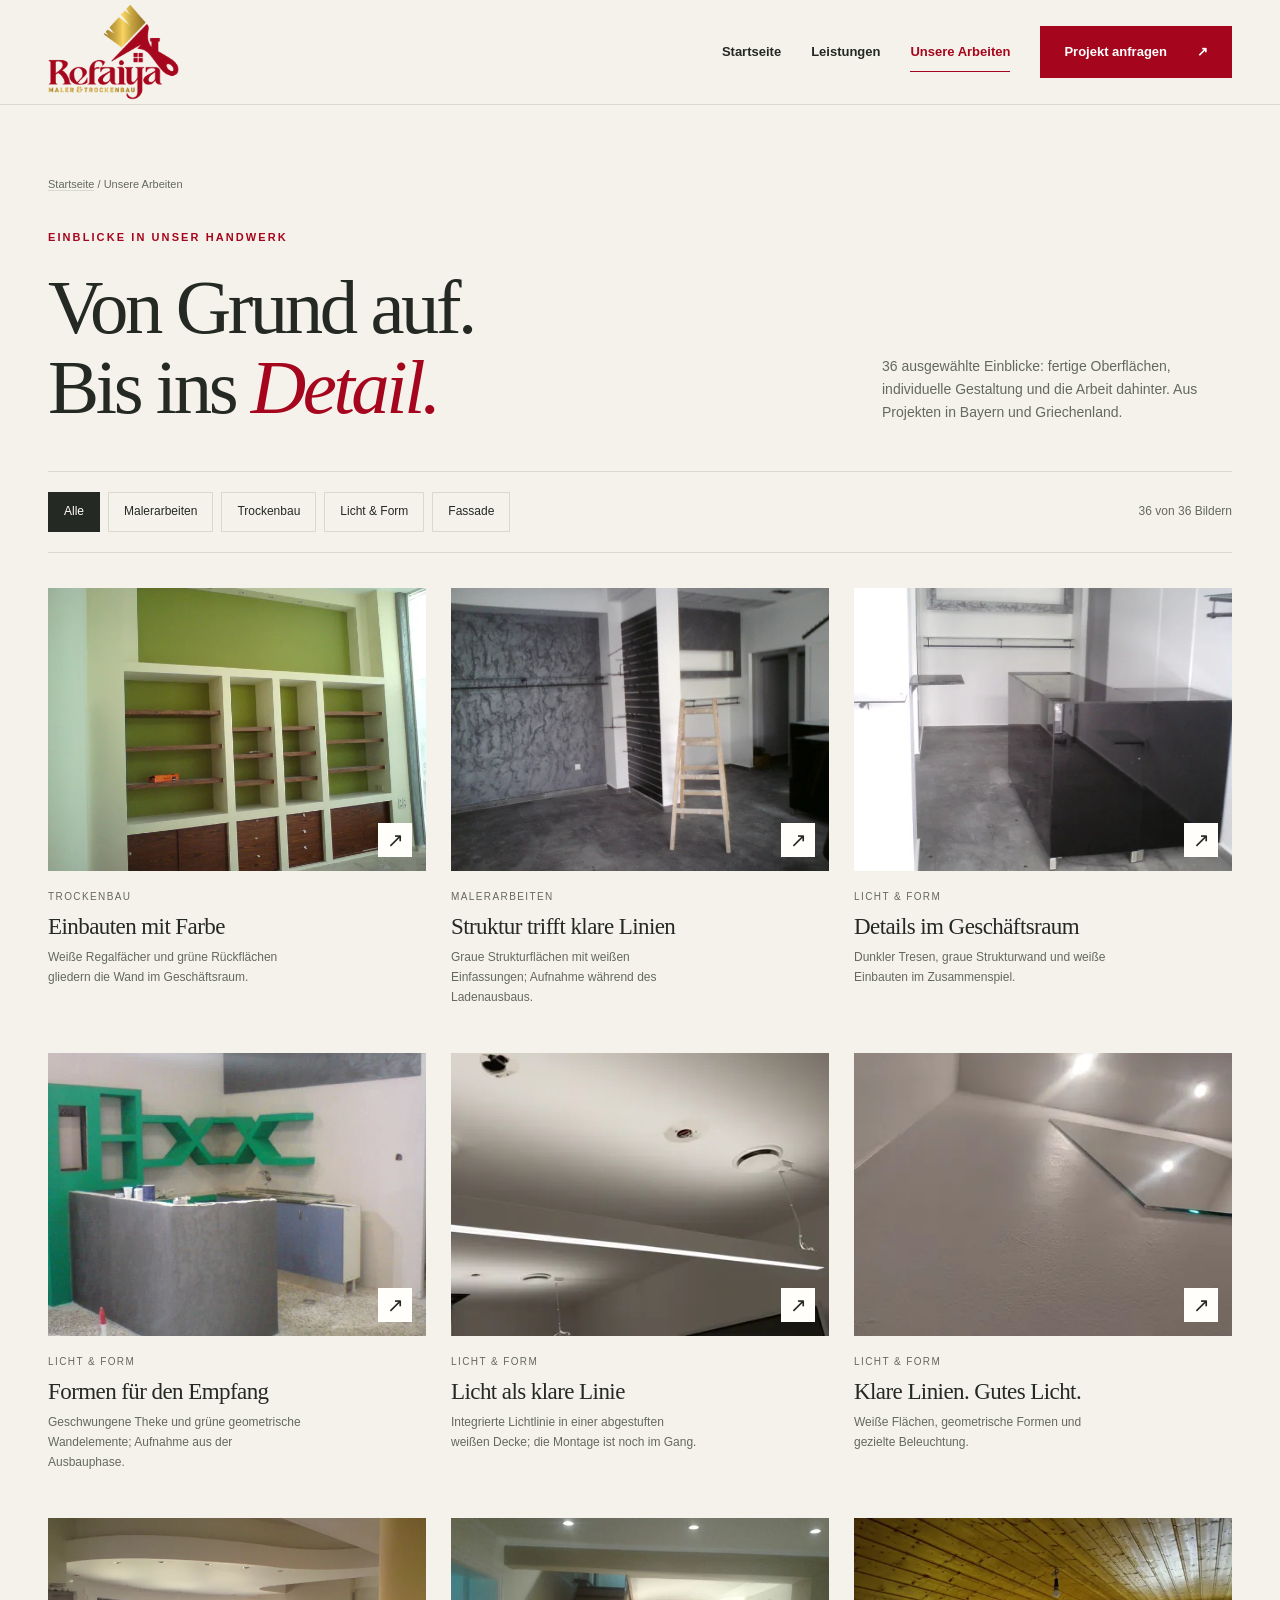
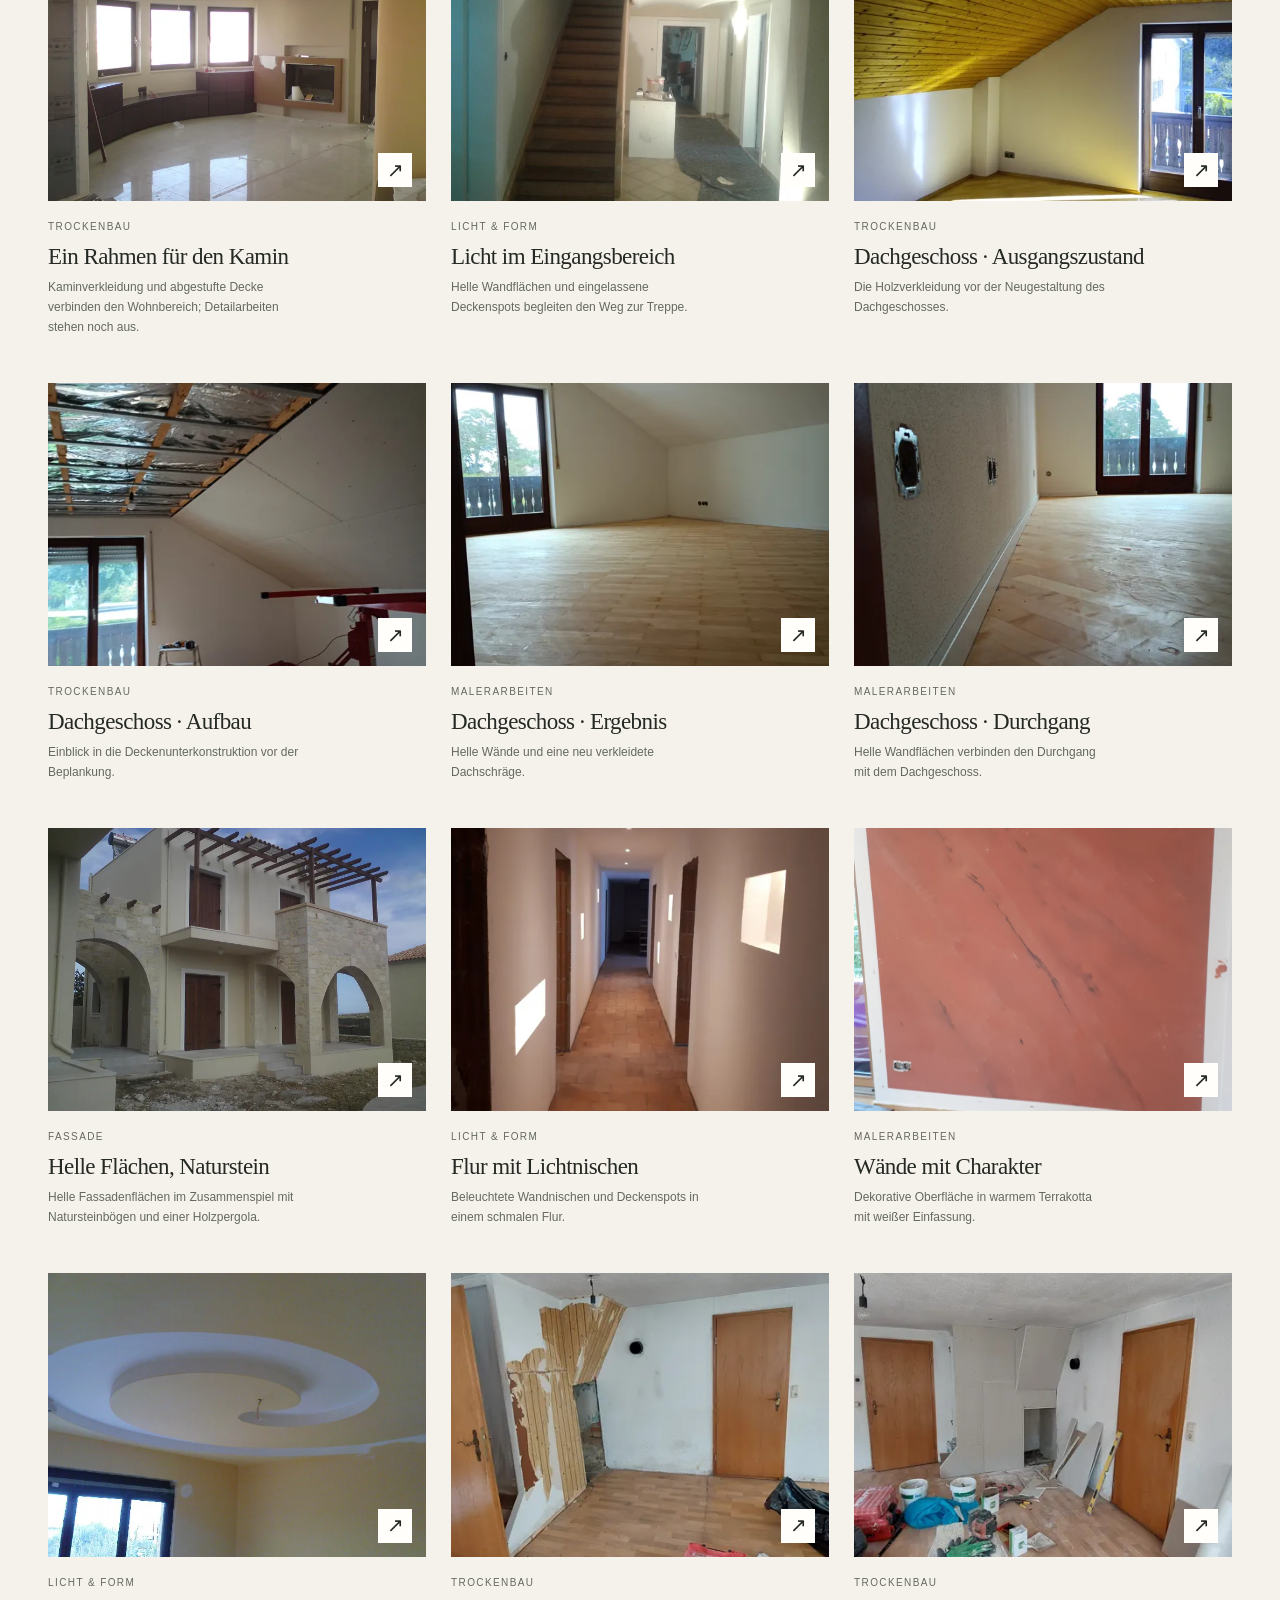
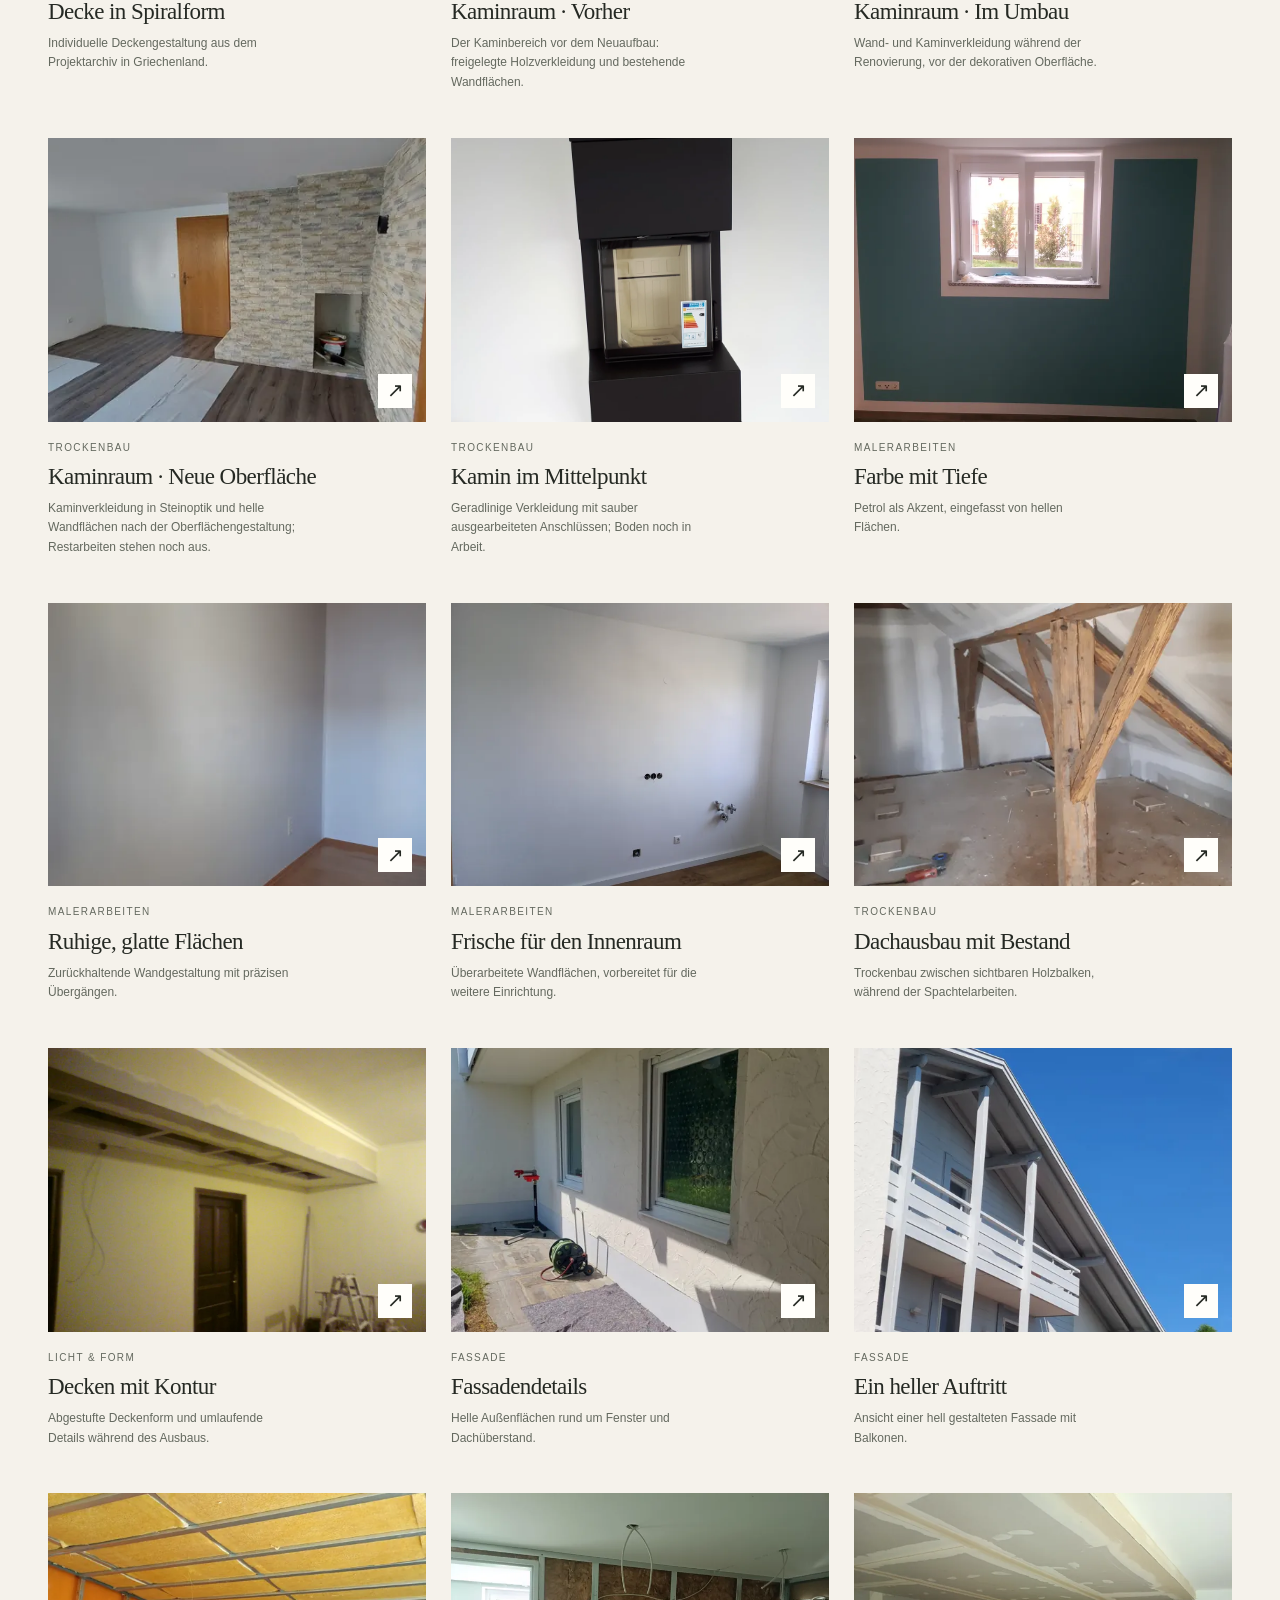
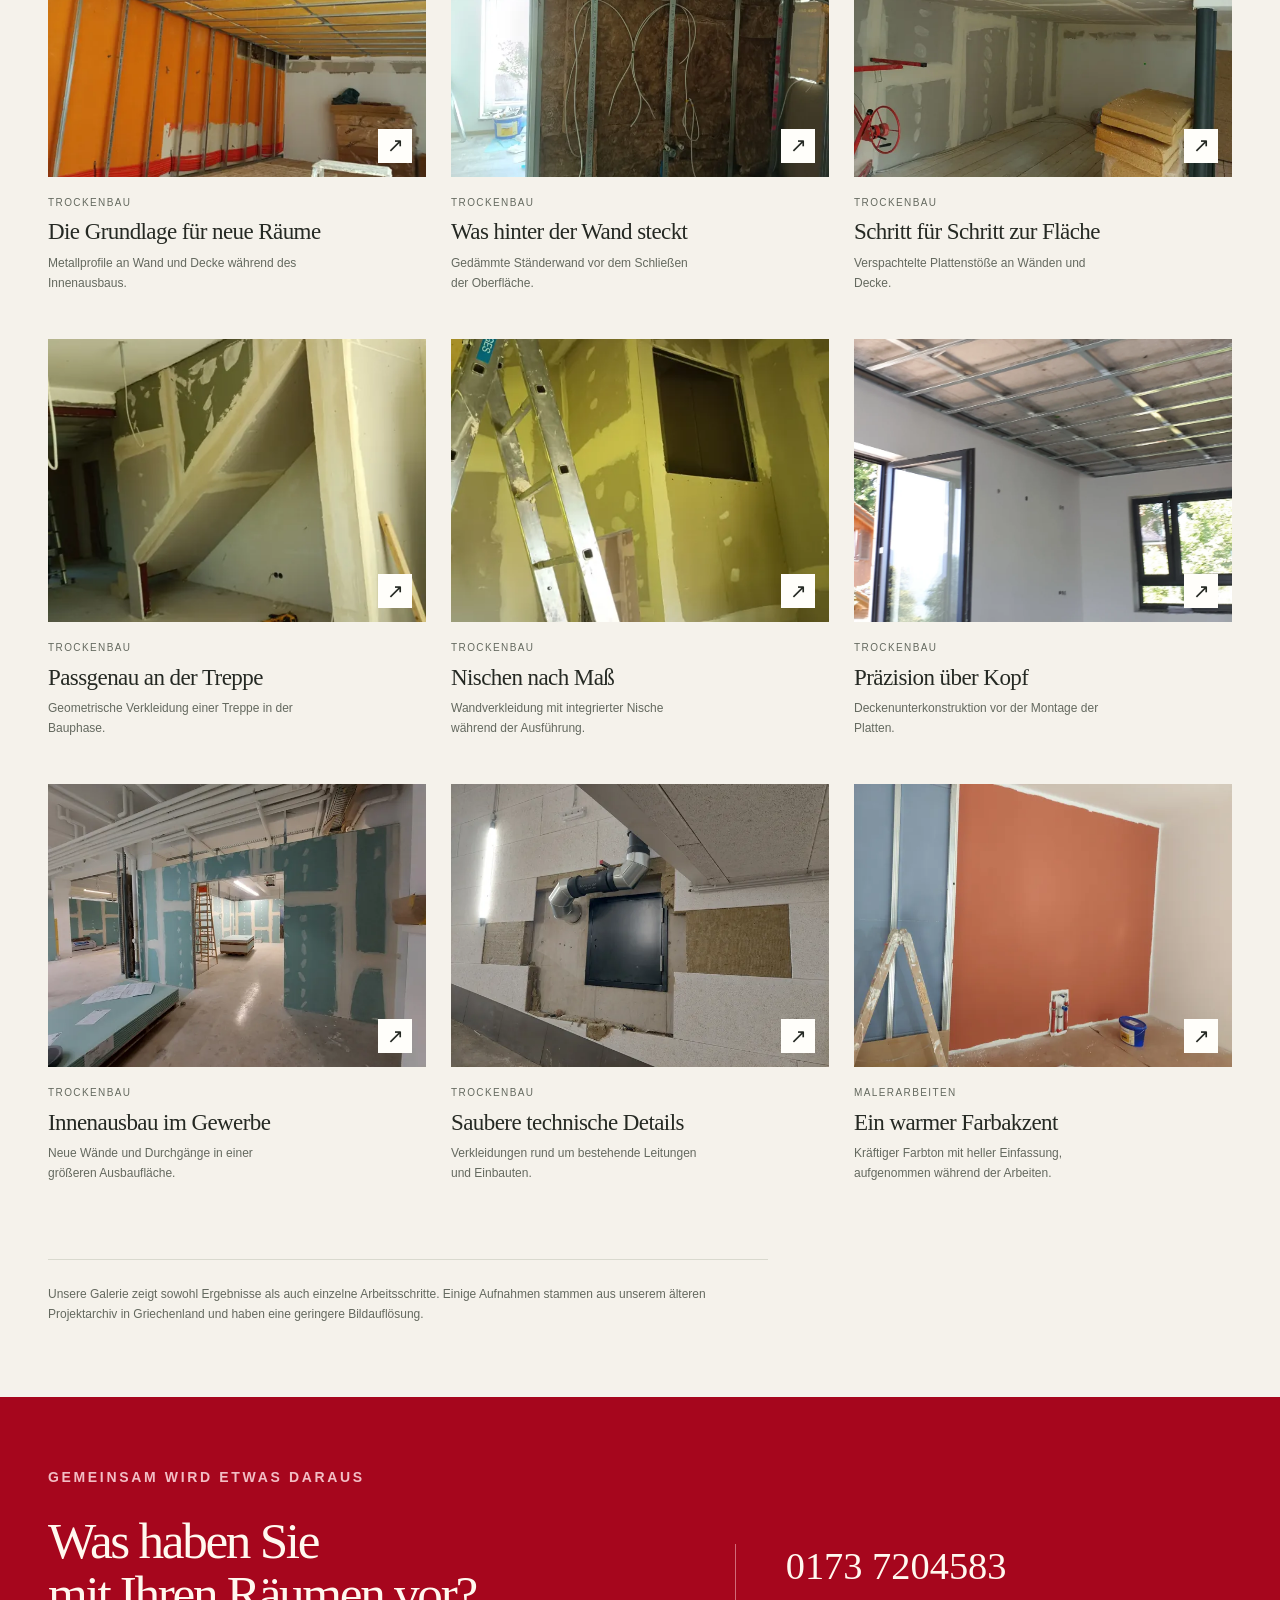
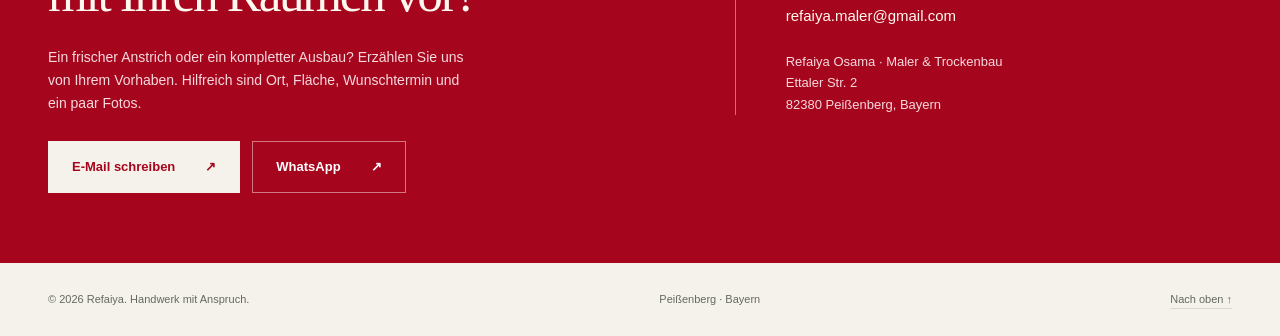
==== commit e5cbc8af: "small update" ====
--- a/galerie.html
+++ b/galerie.html
@@ -5,11 +5,11 @@
     <meta name="viewport" content="width=device-width, initial-scale=1">
     <meta name="theme-color" content="#a6061d">
     <title>Projektgalerie | Refaiya Maler & Trockenbau</title>
-    <meta name="description" content="37 Einblicke in Malerarbeiten, dekorative Wände, Trockenbau, Lichtgestaltung und Fassaden. Entdecken Sie die Arbeiten von Refaiya.">
+    <meta name="description" content="36 Einblicke in Malerarbeiten, dekorative Wände, Trockenbau, Lichtgestaltung und Fassaden. Entdecken Sie die Arbeiten von Refaiya.">
     <link rel="canonical" href="https://refaiyamaler.de/galerie.html">
     <link rel="icon" href="assets/refaiya-favicon.ico" sizes="any">
     <meta property="og:title" content="Projektgalerie | Refaiya Maler & Trockenbau">
-    <meta property="og:description" content="37 Einblicke in Malerarbeiten, dekorative Wände, Trockenbau, Lichtgestaltung und Fassaden. Entdecken Sie die Arbeiten von Refaiya.">
+    <meta property="og:description" content="36 Einblicke in Malerarbeiten, dekorative Wände, Trockenbau, Lichtgestaltung und Fassaden. Entdecken Sie die Arbeiten von Refaiya.">
     <meta property="og:type" content="website">
     <meta property="og:locale" content="de_DE">
     <meta property="og:url" content="https://refaiyamaler.de/galerie.html">
@@ -44,7 +44,7 @@
           <div class="gallery-title">
             <h1 id="gallery-heading">Von Grund auf.<br>Bis ins <em>Detail.</em>
             </h1>
-            <p>37 ausgewählte Einblicke: fertige Oberflächen, individuelle Gestaltung und die Arbeit dahinter. Aus Projekten in Bayern und Griechenland.</p>
+            <p>36 ausgewählte Einblicke: fertige Oberflächen, individuelle Gestaltung und die Arbeit dahinter. Aus Projekten in Bayern und Griechenland.</p>
           </div>
         </section>
         <div class="gallery-toolbar">
@@ -54,9 +54,8 @@
             <button type="button" data-filter="Trockenbau" aria-pressed="false" aria-controls="gallery-grid">Trockenbau</button>
             <button type="button" data-filter="Licht &amp; Form" aria-pressed="false" aria-controls="gallery-grid">Licht &amp; Form</button>
             <button type="button" data-filter="Fassade" aria-pressed="false" aria-controls="gallery-grid">Fassade</button>
-            <button type="button" data-filter="Außenbereiche" aria-pressed="false" aria-controls="gallery-grid">Außenbereiche</button>
           </div>
-          <span class="gallery-count" role="status" aria-live="polite">37 von 37 Bildern</span>
+          <span class="gallery-count" role="status" aria-live="polite">36 von 36 Bildern</span>
         </div>
         <p class="no-js-note">Wählen Sie ein Foto aus, um es in voller Größe zu öffnen.</p>
         <div class="gallery-grid" id="gallery-grid">
@@ -104,17 +103,7 @@
                 <p class="description">Geschwungene Theke und grüne geometrische Wandelemente; Aufnahme aus der Ausbauphase.</p>
               </figcaption>
             </figure>
-            <figure class="project" data-category="Außenbereiche">
-              <a class="image-link" href="assets/projects/pool-oberflaeche-large.webp" data-lightbox data-title="Rundungen sauber ausgearbeitet" data-description="Geschwungene Beckenflächen und integrierte Stufen während der Oberflächenarbeiten." aria-label="Rundungen sauber ausgearbeitet – Bild vergrößern">
-                <img src="assets/projects/pool-oberflaeche-small.webp" srcset="assets/projects/pool-oberflaeche-large.webp 640w" sizes="(max-width: 760px) 100vw, (max-width: 980px) 50vw, 33vw" width="640" height="480" alt="Leeres geschwungenes Schwimmbecken mit hellen Oberflächen und gerundeten Stufen" loading="lazy" decoding="async">
-                <span class="zoom-mark" aria-hidden="true">↗</span>
-              </a>
-              <figcaption>
-                <p class="category">Außenbereiche</p>
-                <h3>Rundungen sauber ausgearbeitet</h3>
-                <p class="description">Geschwungene Beckenflächen und integrierte Stufen während der Oberflächenarbeiten.</p>
-              </figcaption>
-            </figure>
+            
             <figure class="project" data-category="Licht &amp; Form">
               <a class="image-link" href="assets/projects/deckenlicht-linie-large.webp" data-lightbox data-title="Licht als klare Linie" data-description="Integrierte Lichtlinie in einer abgestuften weißen Decke; die Montage ist noch im Gang." aria-label="Licht als klare Linie – Bild vergrößern">
                 <img src="assets/projects/deckenlicht-linie-small.webp" srcset="assets/projects/deckenlicht-linie-small.webp 720w, assets/projects/deckenlicht-linie-large.webp 1800w" sizes="(max-width: 760px) 100vw, (max-width: 980px) 50vw, 33vw" width="1800" height="811" alt="Weiße abgehängte Decke mit langer Lichtlinie und noch offenen Leuchtenanschlüssen" loading="lazy" decoding="async">
